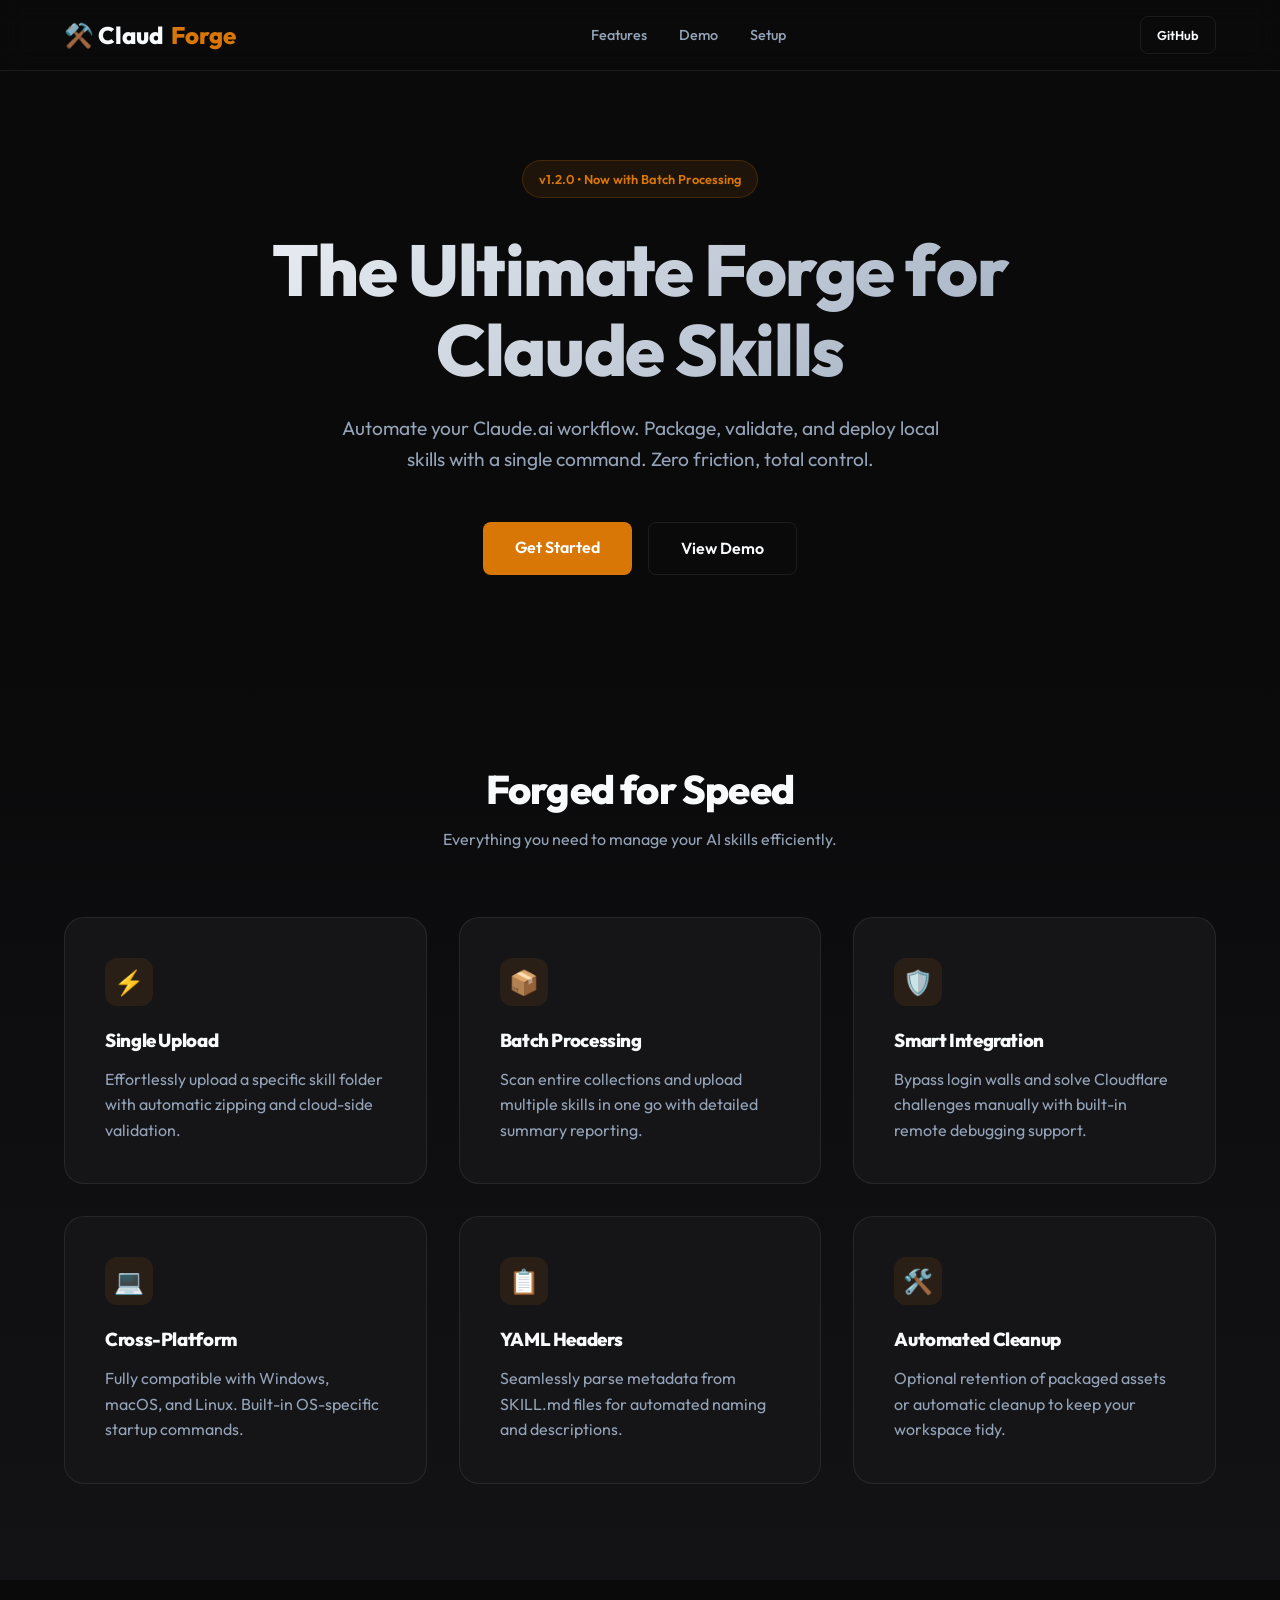
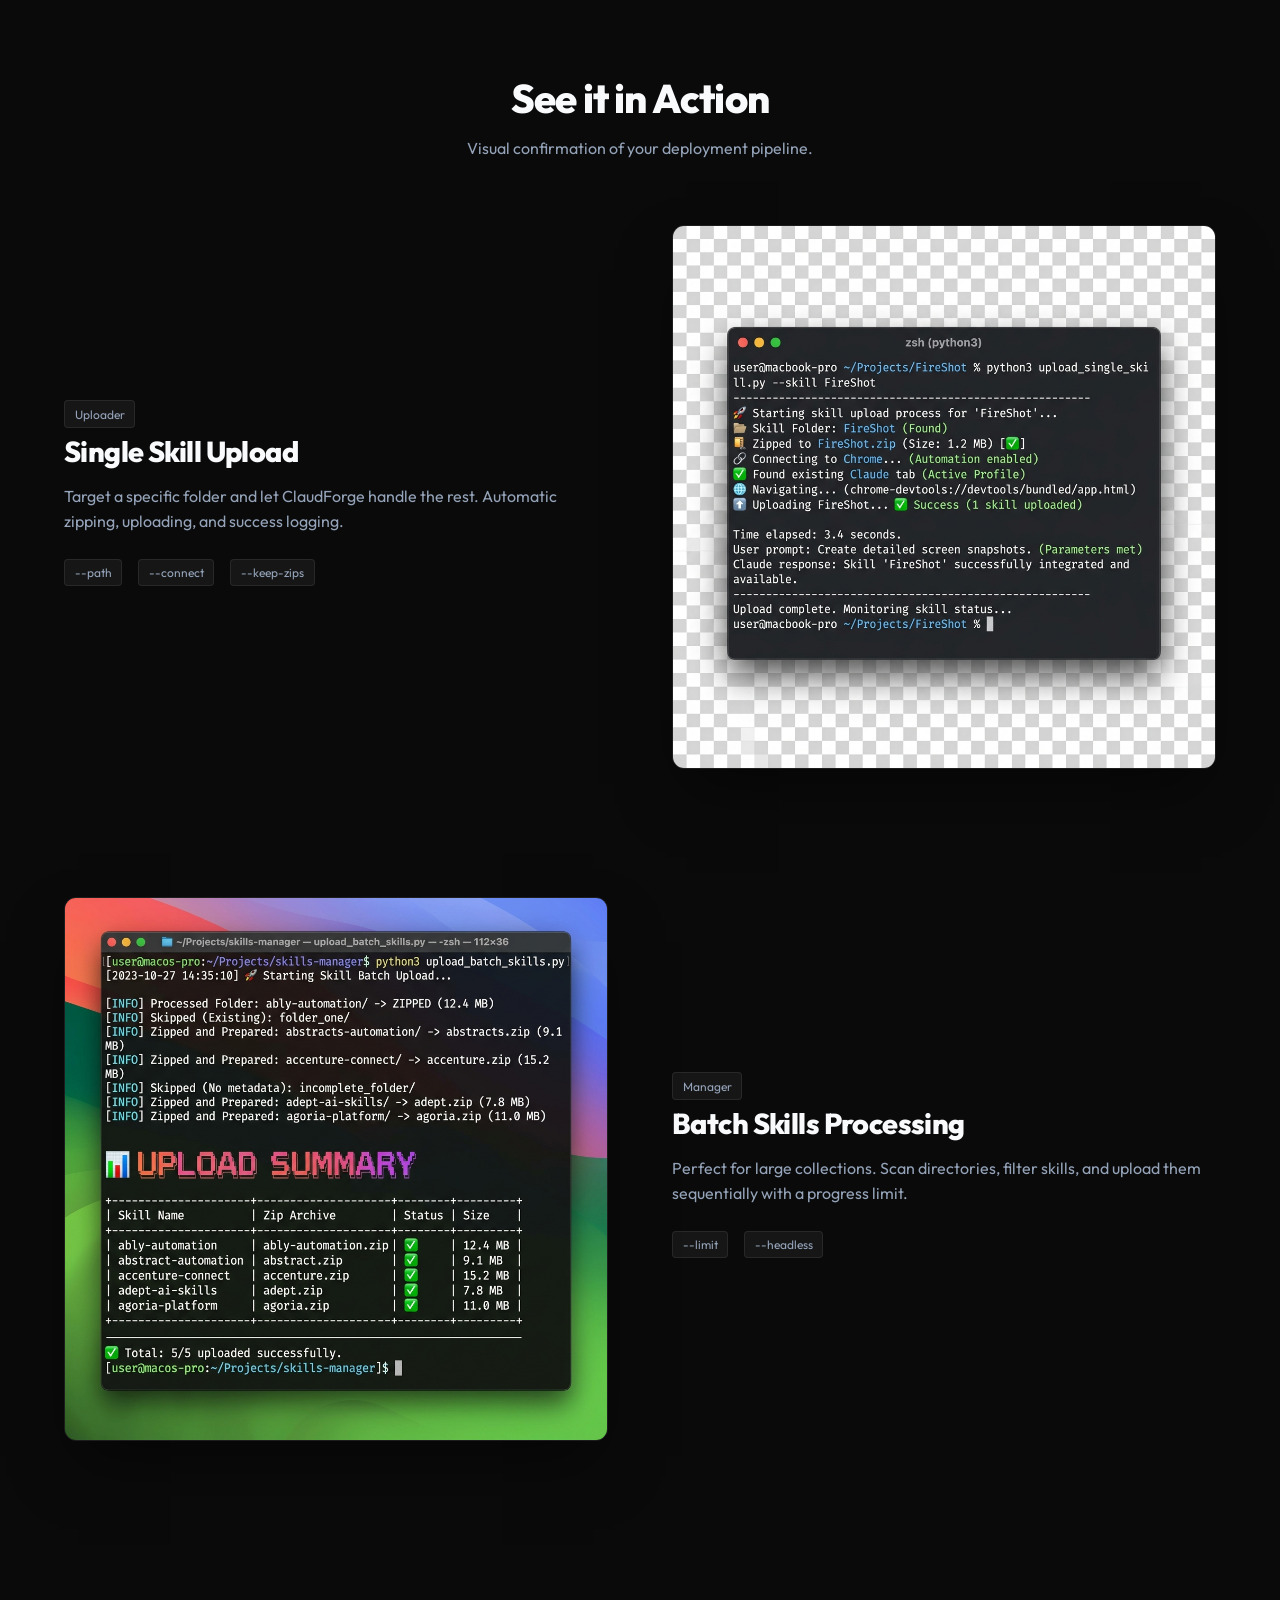
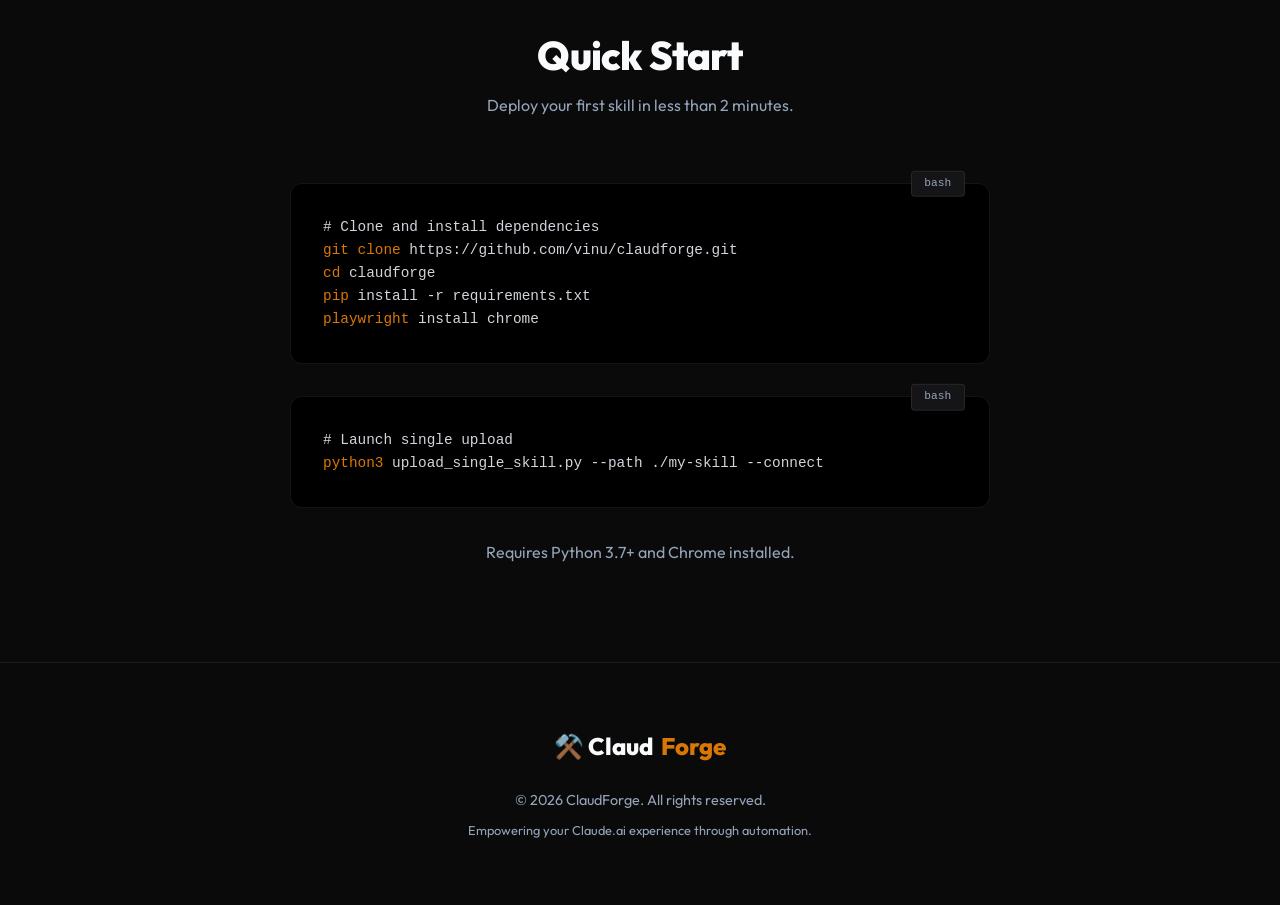
==== index.html @ f562f613 "feat: add landing page for ClaudForge project documentation" ====
<!DOCTYPE html>
<html lang="en">
<head>
    <meta charset="UTF-8">
    <meta name="viewport" content="width=device-width, initial-scale=1.0">
    <title>ClaudForge | Automated Claude.ai Skill Management</title>
    <meta name="description" content="Premium automated suite to package and deploy your local skills to Claude.ai with ease. Support for single and batch uploads.">
    <link rel="preconnect" href="https://fonts.googleapis.com">
    <link rel="preconnect" href="https://fonts.gstatic.com" crossorigin>
    <link href="https://fonts.googleapis.com/css2?family=Outfit:wght@300;400;600;800&display=swap" rel="stylesheet">
    <style>
        :root {
            --bg-body: #0a0a0b;
            --bg-card: #151518;
            --bg-accent: #d97706; /* Claude-ish Orange */
            --bg-accent-soft: rgba(217, 119, 6, 0.1);
            --text-primary: #f8fafc;
            --text-secondary: #94a3b8;
            --border: rgba(255, 255, 255, 0.08);
            --gradient-hero: linear-gradient(135deg, #f8fafc 0%, #94a3b8 100%);
            --transition: all 0.3s cubic-bezier(0.4, 0, 0.2, 1);
        }

        * {
            margin: 0;
            padding: 0;
            box-sizing: border-box;
        }

        body {
            background-color: var(--bg-body);
            color: var(--text-primary);
            font-family: 'Outfit', -apple-system, BlinkMacSystemFont, 'Segoe UI', Roboto, Oxygen, Ubuntu, Cantarell, 'Open Sans', 'Helvetica Neue', sans-serif;
            line-height: 1.6;
            overflow-x: hidden;
        }

        /* Typography */
        h1, h2, h3 { line-height: 1.1; font-weight: 800; letter-spacing: -0.02em; }
        p { color: var(--text-secondary); font-weight: 400; }

        /* Container */
        .container {
            max-width: 1200px;
            margin: 0 auto;
            padding: 0 1.5rem;
        }

        /* Navigation */
        nav {
            position: fixed;
            top: 0;
            width: 100%;
            z-index: 1000;
            background: rgba(10, 10, 11, 0.8);
            backdrop-filter: blur(12px);
            border-bottom: 1px solid var(--border);
            padding: 1rem 0;
        }

        .nav-content {
            display: flex;
            justify-content: space-between;
            align-items: center;
        }

        .logo {
            font-weight: 800;
            font-size: 1.5rem;
            color: var(--text-primary);
            display: flex;
            align-items: center;
            gap: 0.5rem;
        }

        .logo span { color: var(--bg-accent); }

        .nav-links {
            display: flex;
            gap: 2rem;
        }

        .nav-links a {
            color: var(--text-secondary);
            text-decoration: none;
            font-size: 0.9rem;
            font-weight: 500;
            transition: var(--transition);
        }

        .nav-links a:hover { color: var(--text-primary); }

        /* Hero */
        .hero {
            padding: 10rem 0 6rem;
            text-align: center;
            position: relative;
        }

        .hero-badge {
            display: inline-block;
            padding: 0.5rem 1rem;
            background: var(--bg-accent-soft);
            color: var(--bg-accent);
            border: 1px solid rgba(217, 119, 6, 0.2);
            border-radius: 99px;
            font-size: 0.8rem;
            font-weight: 600;
            margin-bottom: 2rem;
            animation: fadeIn 0.8s ease-out;
        }

        .hero h1 {
            font-size: clamp(2.5rem, 8vw, 4.5rem);
            margin-bottom: 1.5rem;
            background: var(--gradient-hero);
            -webkit-background-clip: text;
            -webkit-text-fill-color: transparent;
            animation: fadeInUp 0.8s ease-out;
        }

        .hero p {
            max-width: 600px;
            margin: 0 auto 3rem;
            font-size: 1.2rem;
            animation: fadeInUp 0.8s ease-out 0.2s backwards;
        }

        .hero-btns {
            display: flex;
            justify-content: center;
            gap: 1rem;
            animation: fadeInUp 0.8s ease-out 0.4s backwards;
        }

        .btn {
            padding: 0.8rem 2rem;
            border-radius: 8px;
            font-weight: 600;
            text-decoration: none;
            transition: var(--transition);
            cursor: pointer;
        }

        .btn-primary {
            background: var(--bg-accent);
            color: white;
            border: none;
        }

        .btn-primary:hover {
            transform: translateY(-2px);
            box-shadow: 0 10px 20px -5px rgba(217, 119, 6, 0.4);
        }

        .btn-secondary {
            background: transparent;
            color: var(--text-primary);
            border: 1px solid var(--border);
        }

        .btn-secondary:hover {
            background: rgba(255, 255, 255, 0.05);
            border-color: var(--text-secondary);
        }

        /* Features */
        .features {
            padding: 6rem 0;
            background: linear-gradient(180deg, var(--bg-body) 0%, rgba(21, 21, 24, 0.8) 100%);
        }

        .section-header {
            text-align: center;
            margin-bottom: 4rem;
        }

        .section-header h2 {
            font-size: 2.5rem;
            margin-bottom: 1rem;
        }

        .feature-grid {
            display: grid;
            grid-template-columns: repeat(auto-fit, minmax(300px, 1fr));
            gap: 2rem;
        }

        .feature-card {
            background: var(--bg-card);
            padding: 2.5rem;
            border-radius: 20px;
            border: 1px solid var(--border);
            transition: var(--transition);
        }

        .feature-card:hover {
            border-color: rgba(217, 119, 6, 0.3);
            transform: translateY(-5px);
        }

        .feature-icon {
            width: 48px;
            height: 48px;
            background: var(--bg-accent-soft);
            color: var(--bg-accent);
            border-radius: 12px;
            display: flex;
            align-items: center;
            justify-content: center;
            font-size: 1.5rem;
            margin-bottom: 1.5rem;
        }

        .feature-card h3 { margin-bottom: 1rem; }

        /* Showcase */
        .showcase { padding: 6rem 0; }

        .demo-container {
            display: grid;
            grid-template-columns: 1fr 1fr;
            gap: 4rem;
            align-items: center;
            margin-top: 4rem;
        }

        .demo-visual {
            position: relative;
            border-radius: 12px;
            overflow: hidden;
            border: 1px solid var(--border);
            box-shadow: 0 30px 60px -15px rgba(0, 0, 0, 0.5);
        }

        .demo-visual img {
            width: 100%;
            height: auto;
            display: block;
        }

        .demo-content h3 { font-size: 1.8rem; margin-bottom: 1rem; }
        .demo-content p { margin-bottom: 1.5rem; }

        .tag {
            display: inline-block;
            padding: 0.2rem 0.6rem;
            background: rgba(255, 255, 255, 0.05);
            border: 1px solid var(--border);
            border-radius: 4px;
            font-size: 0.75rem;
            color: var(--text-secondary);
            margin-right: 0.5rem;
            margin-bottom: 0.5rem;
        }

        /* Getting Started */
        .get-started {
            padding: 6rem 0;
            text-align: center;
        }

        .code-block {
            background: #000;
            padding: 2rem;
            border-radius: 12px;
            text-align: left;
            max-width: 700px;
            margin: 2rem auto;
            border: 1px solid var(--border);
            position: relative;
            font-family: 'Courier New', Courier, monospace;
            font-size: 0.9rem;
            color: #d1d5db;
        }

        .code-block::before {
            content: 'bash';
            position: absolute;
            top: 0;
            right: 1.5rem;
            transform: translateY(-50%);
            background: var(--bg-card);
            padding: 0.2rem 0.8rem;
            border-radius: 4px;
            font-size: 0.7rem;
            color: var(--text-secondary);
            border: 1px solid var(--border);
        }

        .code-block span { color: var(--bg-accent); }

        /* Footer */
        footer {
            padding: 4rem 0;
            border-top: 1px solid var(--border);
            text-align: center;
        }

        footer p { font-size: 0.9rem; }

        /* Animations */
        @keyframes fadeIn { from { opacity: 0; } to { opacity: 1; } }
        @keyframes fadeInUp {
            from { opacity: 0; transform: translateY(20px); }
            to { opacity: 1; transform: translateY(0); }
        }

        /* Responsive */
        @media (max-width: 768px) {
            .nav-links { display: none; }
            .demo-container { grid-template-columns: 1fr; gap: 2rem; }
            .hero h1 { font-size: 3rem; }
            .demo-visual { order: -1; }
        }
    </style>
</head>
<body>

    <nav>
        <div class="container nav-content">
            <div class="logo">⚒️ Claud<span>Forge</span></div>
            <div class="nav-links">
                <a href="#features">Features</a>
                <a href="#showcase">Demo</a>
                <a href="#getting-started">Setup</a>
            </div>
            <a href="https://github.com" class="btn btn-secondary" style="padding: 0.5rem 1rem; font-size: 0.8rem;">GitHub</a>
        </div>
    </nav>

    <header class="hero">
        <div class="container">
            <div class="hero-badge">v1.2.0 • Now with Batch Processing</div>
            <h1>The Ultimate Forge for <br>Claude Skills</h1>
            <p>Automate your Claude.ai workflow. Package, validate, and deploy local skills with a single command. Zero friction, total control.</p>
            <div class="hero-btns">
                <a href="#getting-started" class="btn btn-primary">Get Started</a>
                <a href="#showcase" class="btn btn-secondary">View Demo</a>
            </div>
        </div>
    </header>

    <section id="features" class="features">
        <div class="container">
            <div class="section-header">
                <h2>Forged for Speed</h2>
                <p>Everything you need to manage your AI skills efficiently.</p>
            </div>
            <div class="feature-grid">
                <div class="feature-card">
                    <div class="feature-icon">⚡</div>
                    <h3>Single Upload</h3>
                    <p>Effortlessly upload a specific skill folder with automatic zipping and cloud-side validation.</p>
                </div>
                <div class="feature-card">
                    <div class="feature-icon">📦</div>
                    <h3>Batch Processing</h3>
                    <p>Scan entire collections and upload multiple skills in one go with detailed summary reporting.</p>
                </div>
                <div class="feature-card">
                    <div class="feature-icon">🛡️</div>
                    <h3>Smart Integration</h3>
                    <p>Bypass login walls and solve Cloudflare challenges manually with built-in remote debugging support.</p>
                </div>
                <div class="feature-card">
                    <div class="feature-icon">💻</div>
                    <h3>Cross-Platform</h3>
                    <p>Fully compatible with Windows, macOS, and Linux. Built-in OS-specific startup commands.</p>
                </div>
                <div class="feature-card">
                    <div class="feature-icon">📋</div>
                    <h3>YAML Headers</h3>
                    <p>Seamlessly parse metadata from SKILL.md files for automated naming and descriptions.</p>
                </div>
                <div class="feature-card">
                    <div class="feature-icon">🛠️</div>
                    <h3>Automated Cleanup</h3>
                    <p>Optional retention of packaged assets or automatic cleanup to keep your workspace tidy.</p>
                </div>
            </div>
        </div>
    </section>

    <section id="showcase" class="showcase">
        <div class="container">
            <div class="section-header">
                <h2>See it in Action</h2>
                <p>Visual confirmation of your deployment pipeline.</p>
            </div>

            <!-- Single Upload Demo -->
            <div class="demo-container">
                <div class="demo-content">
                    <div class="tag">Uploader</div>
                    <h3>Single Skill Upload</h3>
                    <p>Target a specific folder and let ClaudForge handle the rest. Automatic zipping, uploading, and success logging.</p>
                    <div style="display: flex; gap: 0.5rem; flex-wrap: wrap;">
                        <span class="tag">--path</span>
                        <span class="tag">--connect</span>
                        <span class="tag">--keep-zips</span>
                    </div>
                </div>
                <div class="demo-visual">
                    <img src="./assets/helpers/single_upload_demo.png" alt="Single Upload Demo">
                </div>
            </div>

            <!-- Batch Upload Demo -->
            <div class="demo-container" style="margin-top: 8rem;">
                <div class="demo-visual">
                    <img src="./assets/helpers/batch_upload_demo.png" alt="Batch Upload Demo">
                </div>
                <div class="demo-content">
                    <div class="tag">Manager</div>
                    <h3>Batch Skills Processing</h3>
                    <p>Perfect for large collections. Scan directories, filter skills, and upload them sequentially with a progress limit.</p>
                    <div style="display: flex; gap: 0.5rem; flex-wrap: wrap;">
                        <span class="tag">--limit</span>
                        <span class="tag">--headless</span>
                    </div>
                </div>
            </div>
        </div>
    </section>

    <section id="getting-started" class="get-started">
        <div class="container">
            <div class="section-header">
                <h2>Quick Start</h2>
                <p>Deploy your first skill in less than 2 minutes.</p>
            </div>
            
            <div class="code-block">
                # Clone and install dependencies<br>
                <span>git clone</span> https://github.com/vinu/claudforge.git<br>
                <span>cd</span> claudforge<br>
                <span>pip</span> install -r requirements.txt<br>
                <span>playwright</span> install chrome
            </div>

            <div class="code-block" style="margin-top: 1rem;">
                # Launch single upload<br>
                <span>python3</span> upload_single_skill.py --path ./my-skill --connect
            </div>

            <p style="margin-top: 2rem;">Requires Python 3.7+ and Chrome installed.</p>
        </div>
    </section>

    <footer>
        <div class="container">
            <div class="logo" style="justify-content: center; margin-bottom: 1.5rem;">⚒️ Claud<span>Forge</span></div>
            <p>&copy; 2026 ClaudForge. All rights reserved.</p>
            <p style="margin-top: 0.5rem; font-size: 0.8rem;">Empowering your Claude.ai experience through automation.</p>
        </div>
    </footer>

    <script>
        // Simple scroll reveal
        const observerOptions = {
            threshold: 0.1
        };

        const observer = new IntersectionObserver((entries) => {
            entries.forEach(entry => {
                if (entry.isIntersecting) {
                    entry.target.style.opacity = '1';
                    entry.target.style.transform = 'translateY(0)';
                }
            });
        }, observerOptions);

        document.querySelectorAll('.feature-card, .demo-container, .code-block').forEach(el => {
            el.style.opacity = '0';
            el.style.transform = 'translateY(30px)';
            el.style.transition = 'all 0.8s cubic-bezier(0.4, 0, 0.2, 1)';
            observer.observe(el);
        });
    </script>
</body>
</html>
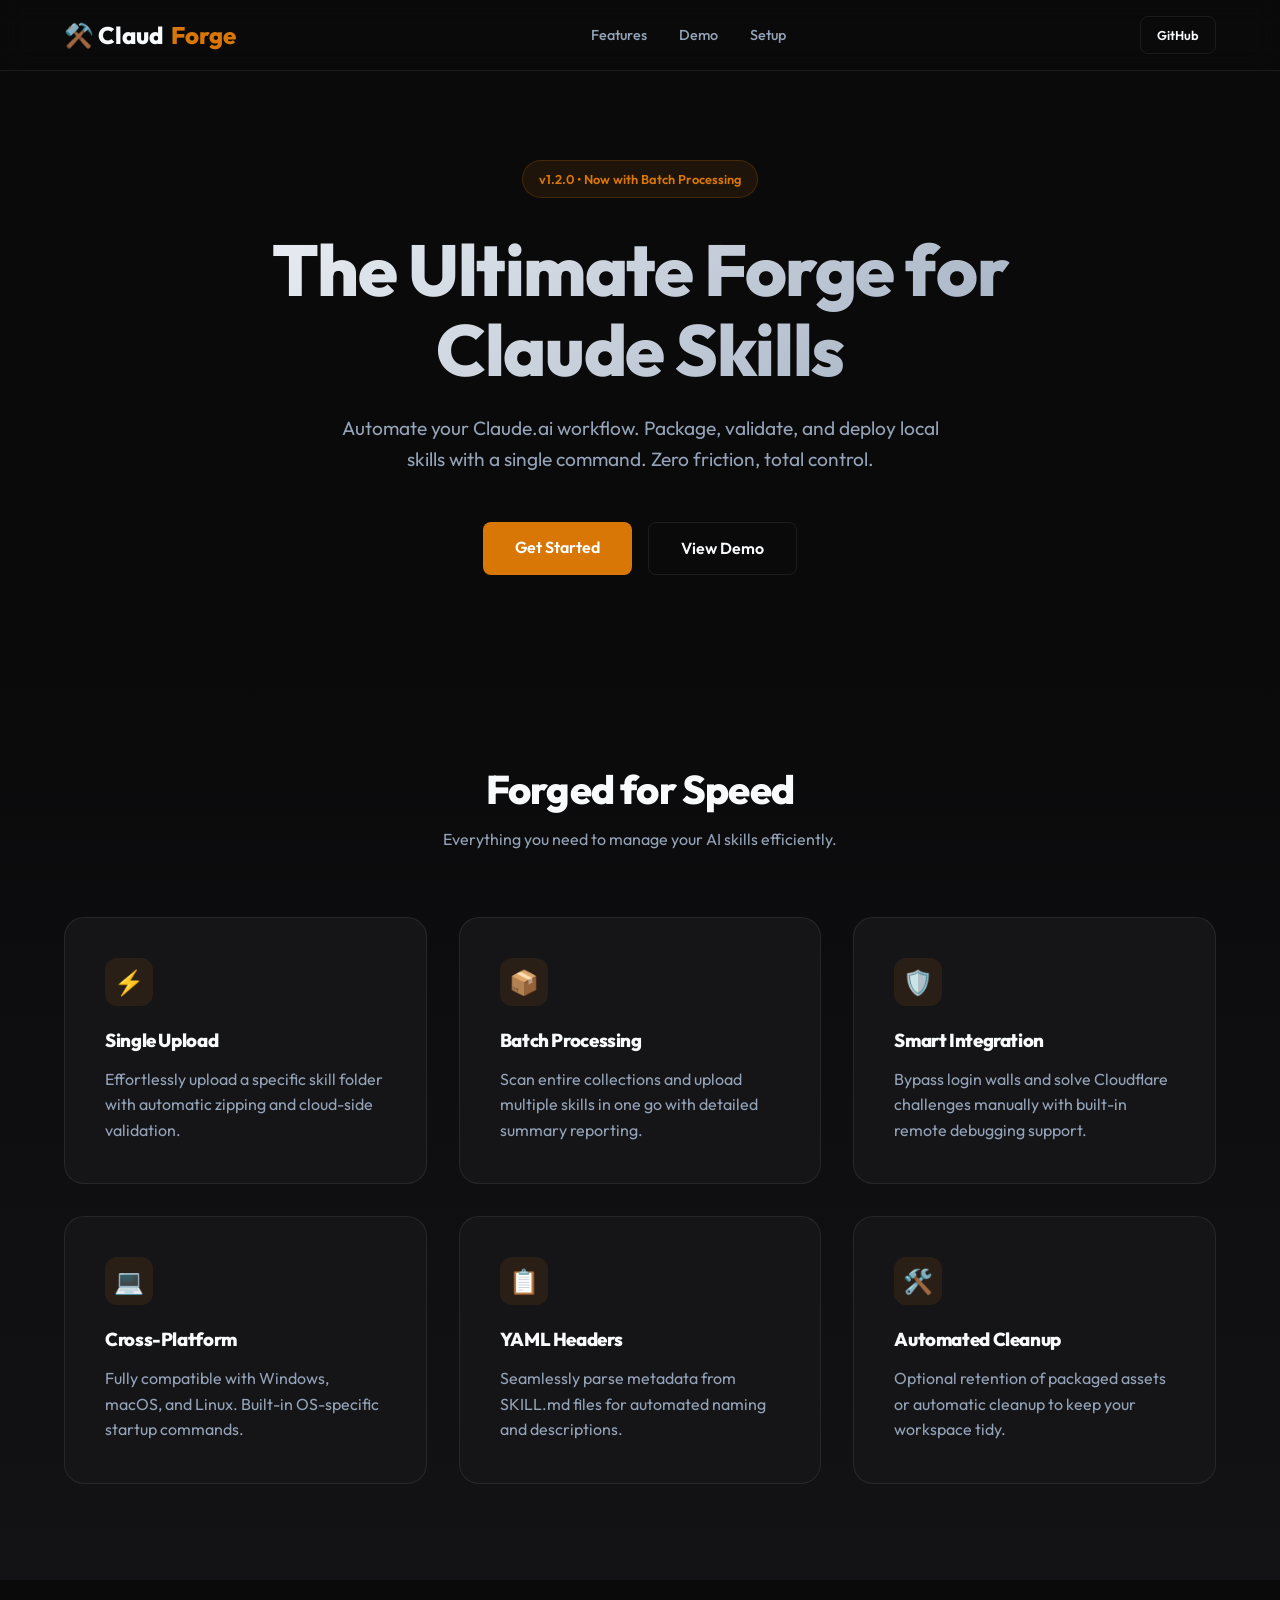
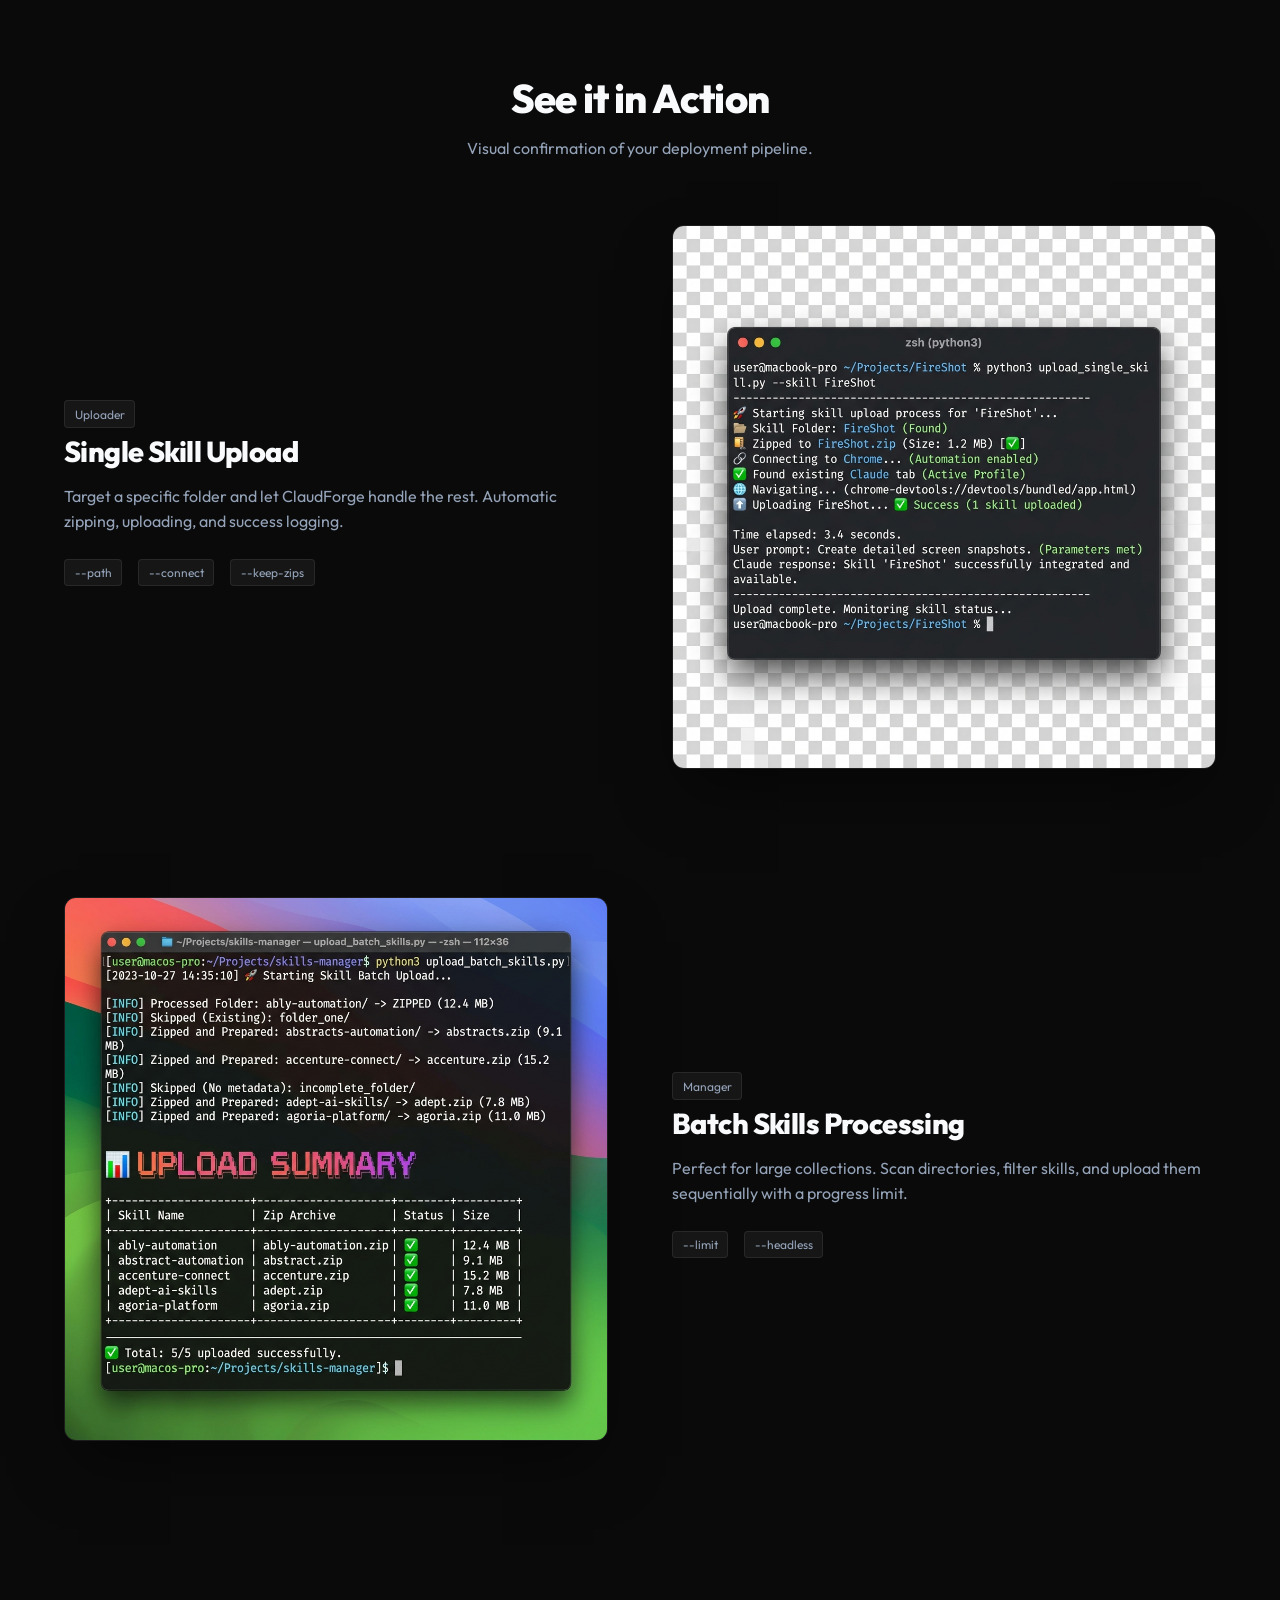
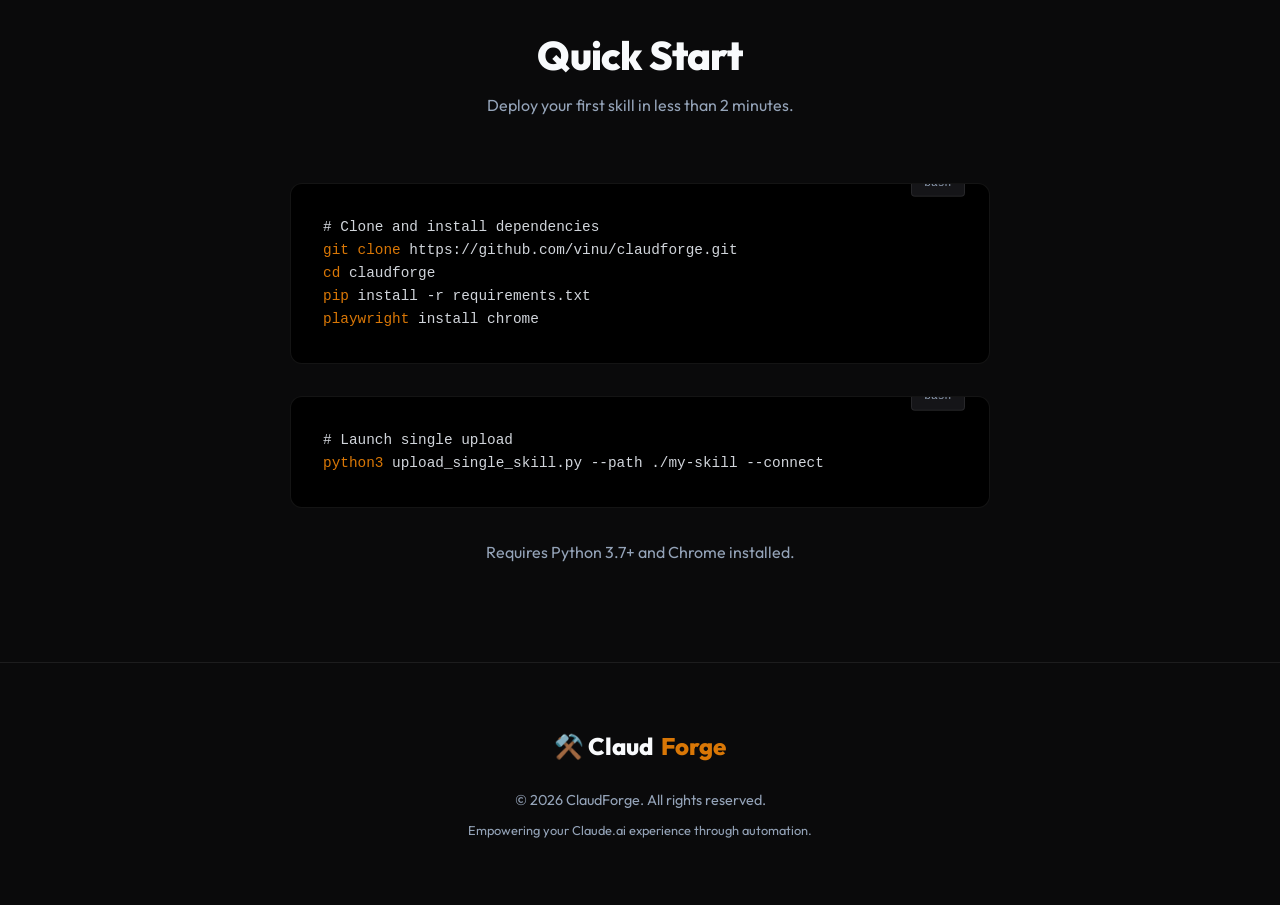
==== commit 01a074a4: "feat: add showcase webpage and github release badge" ====
--- a/index.html
+++ b/index.html
@@ -97,6 +97,10 @@
             position: relative;
         }
 
+        @media (max-width: 768px) {
+            .hero { padding: 8rem 0 4rem; }
+        }
+
         .hero-badge {
             display: inline-block;
             padding: 0.5rem 1rem;
@@ -272,6 +276,11 @@
             font-family: 'Courier New', Courier, monospace;
             font-size: 0.9rem;
             color: #d1d5db;
+            overflow-x: auto;
+        }
+
+        @media (max-width: 480px) {
+            .code-block { font-size: 0.75rem; padding: 1.5rem; }
         }
 
         .code-block::before {
@@ -309,9 +318,11 @@
         /* Responsive */
         @media (max-width: 768px) {
             .nav-links { display: none; }
-            .demo-container { grid-template-columns: 1fr; gap: 2rem; }
-            .hero h1 { font-size: 3rem; }
+            .demo-container { grid-template-columns: 1fr; gap: 2rem; text-align: center; }
+            .hero h1 { font-size: clamp(2rem, 10vw, 3.5rem); }
             .demo-visual { order: -1; }
+            .hero-btns { flex-direction: column; align-items: stretch; padding: 0 4rem; gap: 1rem; }
+            .hero-btns .btn { text-align: center; width: 100%; }
         }
     </style>
 </head>
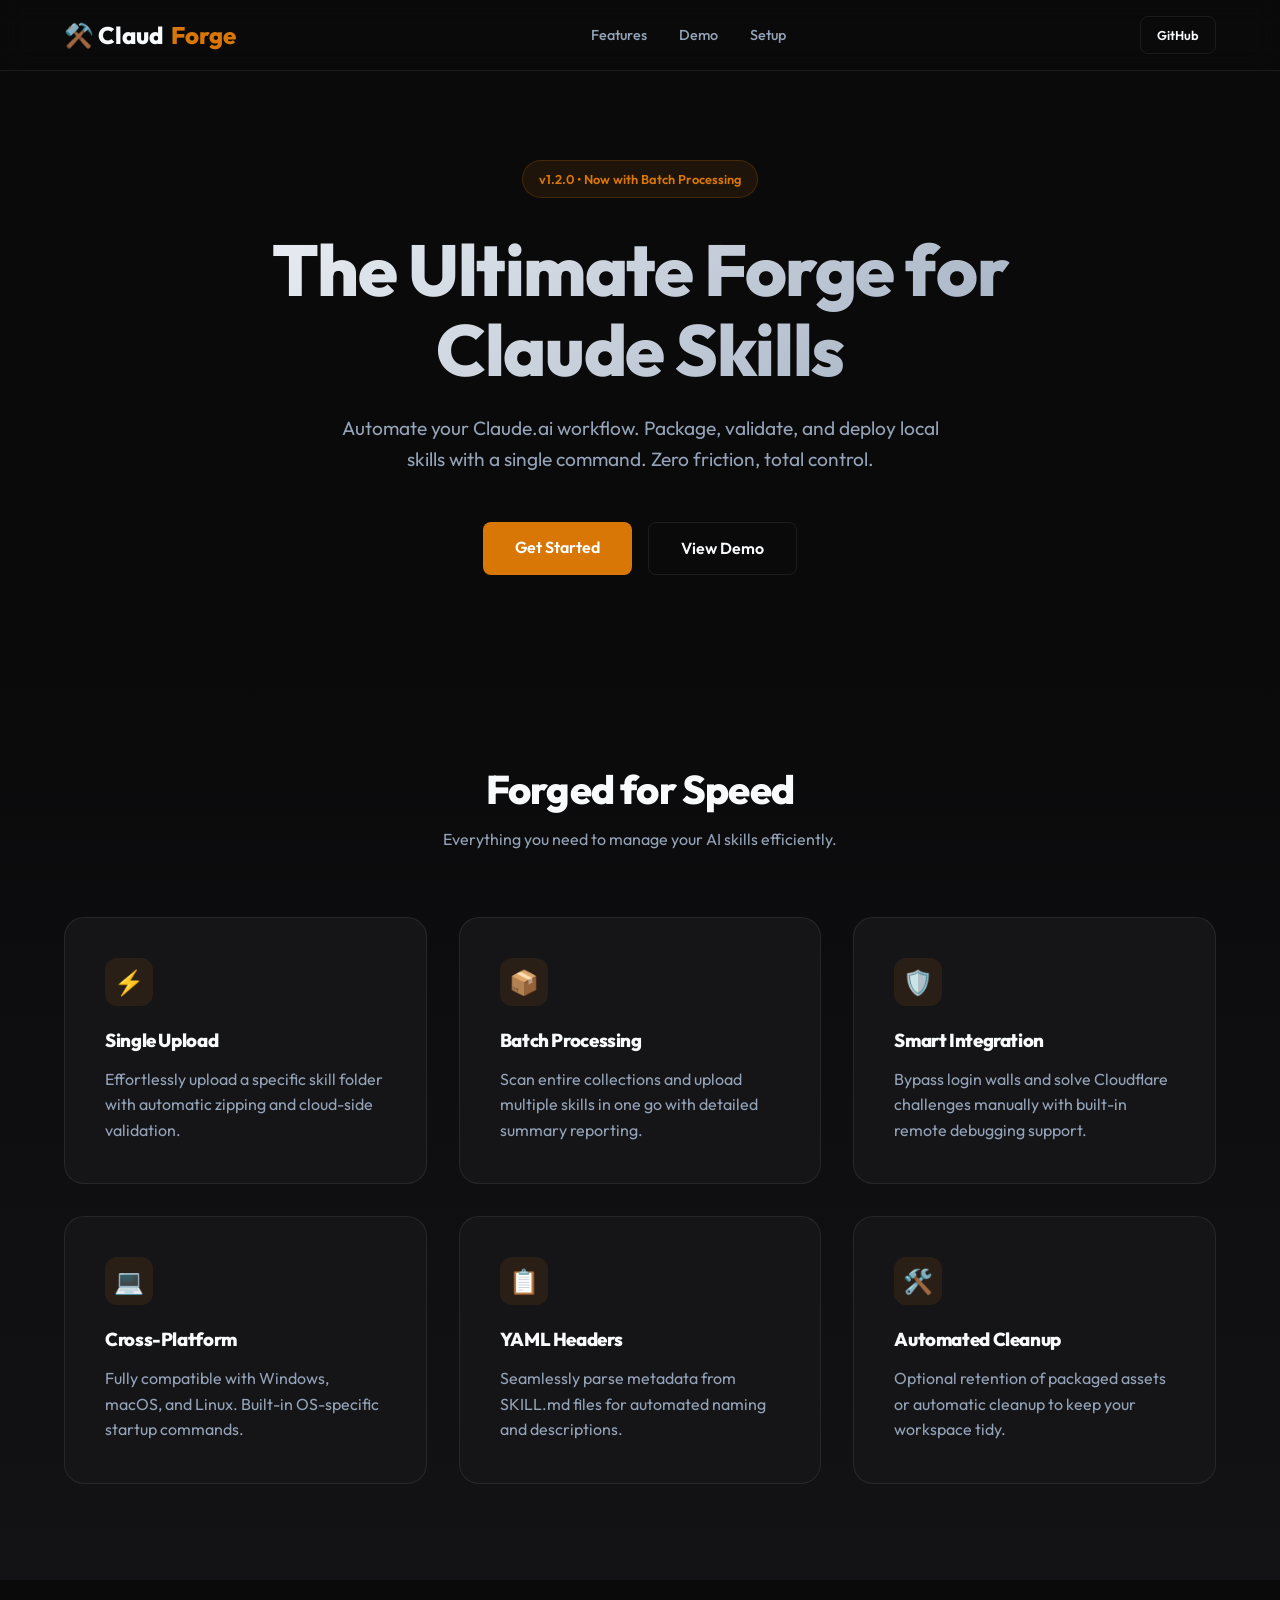
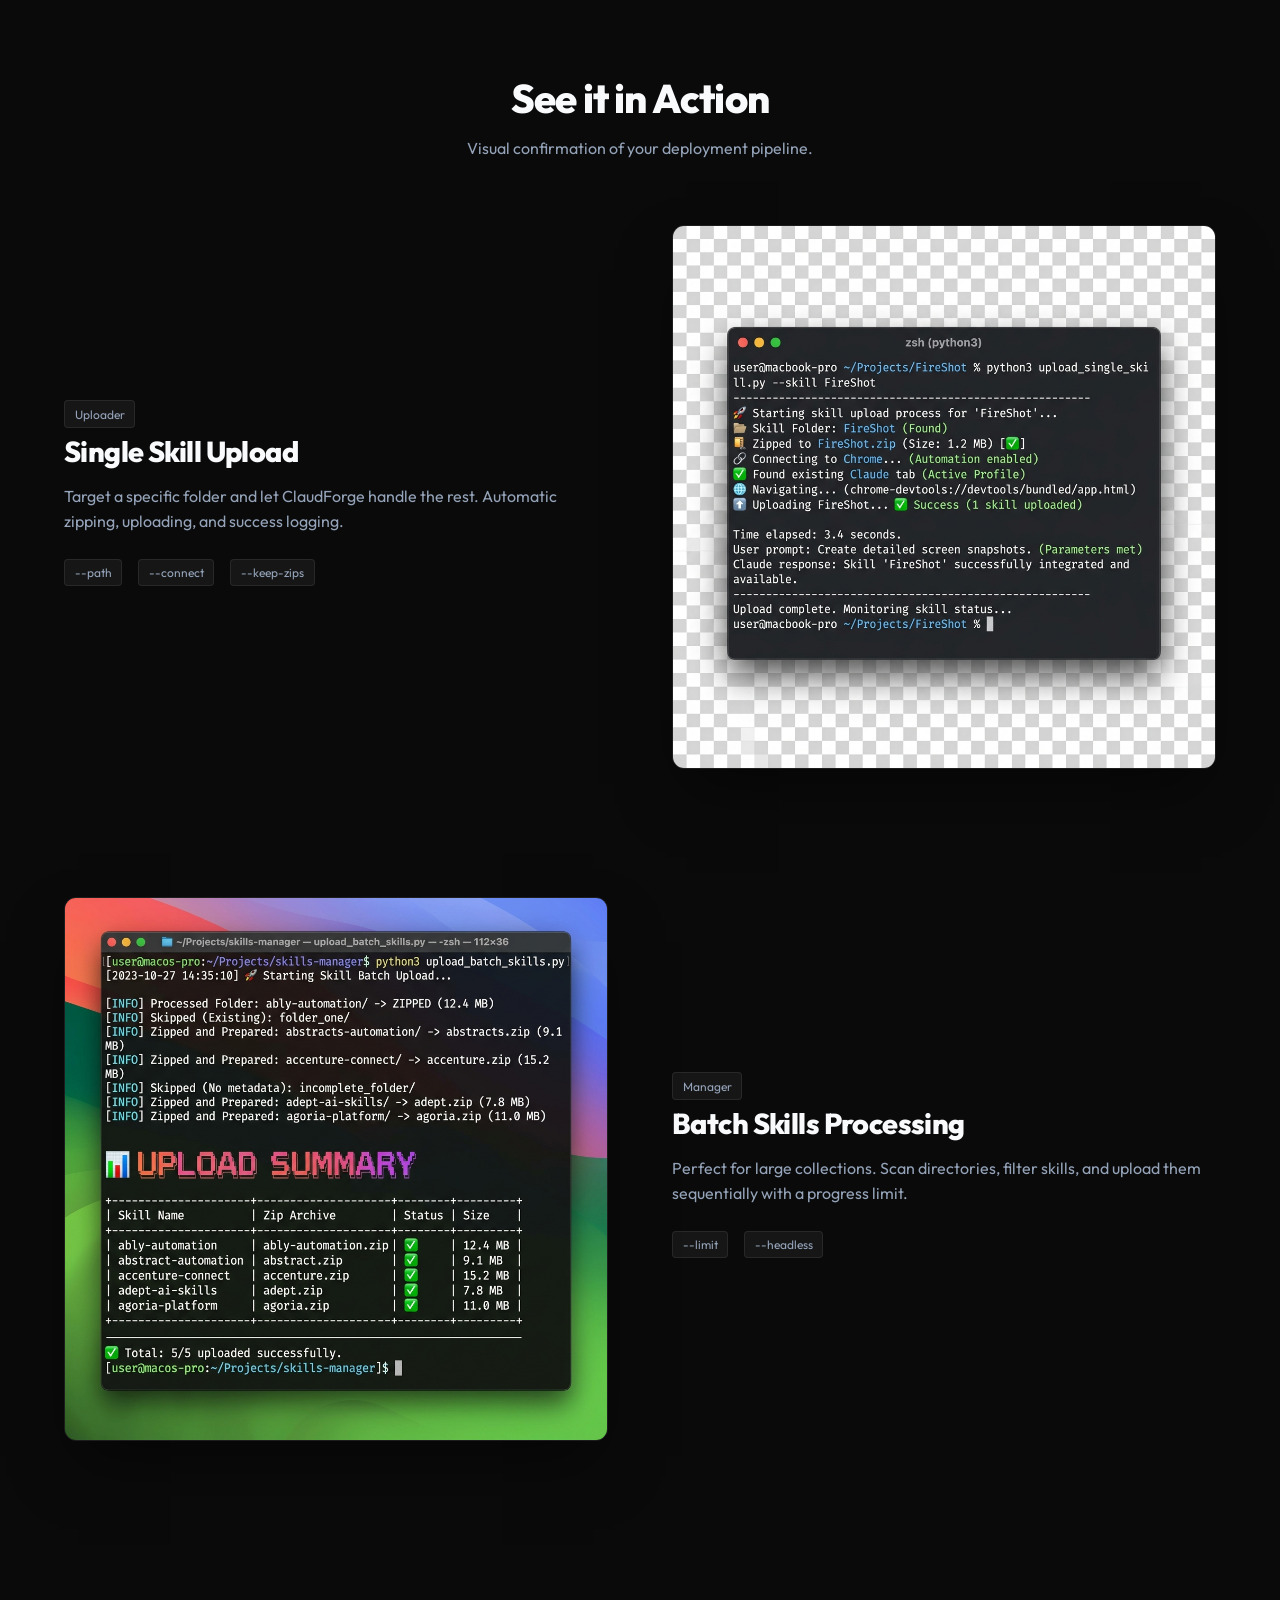
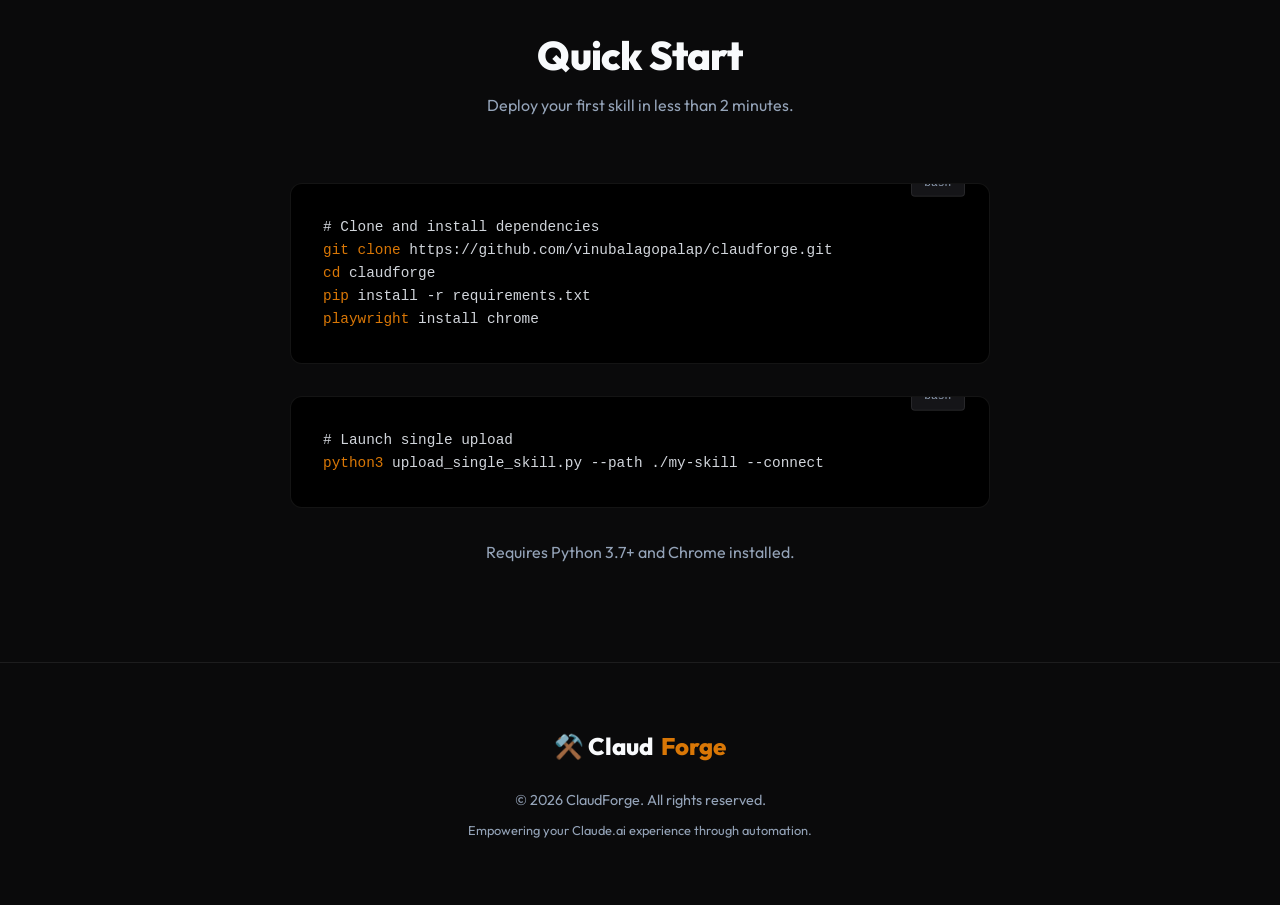
==== commit 52ff12ac: "refactor: separate HTML and CSS into dedicated files" ====
--- a/index.html
+++ b/index.html
@@ -8,323 +8,19 @@
     <link rel="preconnect" href="https://fonts.googleapis.com">
     <link rel="preconnect" href="https://fonts.gstatic.com" crossorigin>
     <link href="https://fonts.googleapis.com/css2?family=Outfit:wght@300;400;600;800&display=swap" rel="stylesheet">
-    <style>
-        :root {
-            --bg-body: #0a0a0b;
-            --bg-card: #151518;
-            --bg-accent: #d97706; /* Claude-ish Orange */
-            --bg-accent-soft: rgba(217, 119, 6, 0.1);
-            --text-primary: #f8fafc;
-            --text-secondary: #94a3b8;
-            --border: rgba(255, 255, 255, 0.08);
-            --gradient-hero: linear-gradient(135deg, #f8fafc 0%, #94a3b8 100%);
-            --transition: all 0.3s cubic-bezier(0.4, 0, 0.2, 1);
-        }
-
-        * {
-            margin: 0;
-            padding: 0;
-            box-sizing: border-box;
-        }
-
-        body {
-            background-color: var(--bg-body);
-            color: var(--text-primary);
-            font-family: 'Outfit', -apple-system, BlinkMacSystemFont, 'Segoe UI', Roboto, Oxygen, Ubuntu, Cantarell, 'Open Sans', 'Helvetica Neue', sans-serif;
-            line-height: 1.6;
-            overflow-x: hidden;
-        }
-
-        /* Typography */
-        h1, h2, h3 { line-height: 1.1; font-weight: 800; letter-spacing: -0.02em; }
-        p { color: var(--text-secondary); font-weight: 400; }
-
-        /* Container */
-        .container {
-            max-width: 1200px;
-            margin: 0 auto;
-            padding: 0 1.5rem;
-        }
-
-        /* Navigation */
-        nav {
-            position: fixed;
-            top: 0;
-            width: 100%;
-            z-index: 1000;
-            background: rgba(10, 10, 11, 0.8);
-            backdrop-filter: blur(12px);
-            border-bottom: 1px solid var(--border);
-            padding: 1rem 0;
-        }
-
-        .nav-content {
-            display: flex;
-            justify-content: space-between;
-            align-items: center;
-        }
-
-        .logo {
-            font-weight: 800;
-            font-size: 1.5rem;
-            color: var(--text-primary);
-            display: flex;
-            align-items: center;
-            gap: 0.5rem;
-        }
-
-        .logo span { color: var(--bg-accent); }
-
-        .nav-links {
-            display: flex;
-            gap: 2rem;
-        }
-
-        .nav-links a {
-            color: var(--text-secondary);
-            text-decoration: none;
-            font-size: 0.9rem;
-            font-weight: 500;
-            transition: var(--transition);
-        }
-
-        .nav-links a:hover { color: var(--text-primary); }
-
-        /* Hero */
-        .hero {
-            padding: 10rem 0 6rem;
-            text-align: center;
-            position: relative;
-        }
-
-        @media (max-width: 768px) {
-            .hero { padding: 8rem 0 4rem; }
-        }
-
-        .hero-badge {
-            display: inline-block;
-            padding: 0.5rem 1rem;
-            background: var(--bg-accent-soft);
-            color: var(--bg-accent);
-            border: 1px solid rgba(217, 119, 6, 0.2);
-            border-radius: 99px;
-            font-size: 0.8rem;
-            font-weight: 600;
-            margin-bottom: 2rem;
-            animation: fadeIn 0.8s ease-out;
-        }
-
-        .hero h1 {
-            font-size: clamp(2.5rem, 8vw, 4.5rem);
-            margin-bottom: 1.5rem;
-            background: var(--gradient-hero);
-            -webkit-background-clip: text;
-            -webkit-text-fill-color: transparent;
-            animation: fadeInUp 0.8s ease-out;
-        }
-
-        .hero p {
-            max-width: 600px;
-            margin: 0 auto 3rem;
-            font-size: 1.2rem;
-            animation: fadeInUp 0.8s ease-out 0.2s backwards;
-        }
-
-        .hero-btns {
-            display: flex;
-            justify-content: center;
-            gap: 1rem;
-            animation: fadeInUp 0.8s ease-out 0.4s backwards;
-        }
-
-        .btn {
-            padding: 0.8rem 2rem;
-            border-radius: 8px;
-            font-weight: 600;
-            text-decoration: none;
-            transition: var(--transition);
-            cursor: pointer;
-        }
-
-        .btn-primary {
-            background: var(--bg-accent);
-            color: white;
-            border: none;
-        }
-
-        .btn-primary:hover {
-            transform: translateY(-2px);
-            box-shadow: 0 10px 20px -5px rgba(217, 119, 6, 0.4);
-        }
-
-        .btn-secondary {
-            background: transparent;
-            color: var(--text-primary);
-            border: 1px solid var(--border);
-        }
-
-        .btn-secondary:hover {
-            background: rgba(255, 255, 255, 0.05);
-            border-color: var(--text-secondary);
-        }
-
-        /* Features */
-        .features {
-            padding: 6rem 0;
-            background: linear-gradient(180deg, var(--bg-body) 0%, rgba(21, 21, 24, 0.8) 100%);
-        }
-
-        .section-header {
-            text-align: center;
-            margin-bottom: 4rem;
-        }
-
-        .section-header h2 {
-            font-size: 2.5rem;
-            margin-bottom: 1rem;
-        }
-
-        .feature-grid {
-            display: grid;
-            grid-template-columns: repeat(auto-fit, minmax(300px, 1fr));
-            gap: 2rem;
-        }
-
-        .feature-card {
-            background: var(--bg-card);
-            padding: 2.5rem;
-            border-radius: 20px;
-            border: 1px solid var(--border);
-            transition: var(--transition);
-        }
-
-        .feature-card:hover {
-            border-color: rgba(217, 119, 6, 0.3);
-            transform: translateY(-5px);
-        }
-
-        .feature-icon {
-            width: 48px;
-            height: 48px;
-            background: var(--bg-accent-soft);
-            color: var(--bg-accent);
-            border-radius: 12px;
-            display: flex;
-            align-items: center;
-            justify-content: center;
-            font-size: 1.5rem;
-            margin-bottom: 1.5rem;
-        }
-
-        .feature-card h3 { margin-bottom: 1rem; }
-
-        /* Showcase */
-        .showcase { padding: 6rem 0; }
-
-        .demo-container {
-            display: grid;
-            grid-template-columns: 1fr 1fr;
-            gap: 4rem;
-            align-items: center;
-            margin-top: 4rem;
-        }
-
-        .demo-visual {
-            position: relative;
-            border-radius: 12px;
-            overflow: hidden;
-            border: 1px solid var(--border);
-            box-shadow: 0 30px 60px -15px rgba(0, 0, 0, 0.5);
-        }
-
-        .demo-visual img {
-            width: 100%;
-            height: auto;
-            display: block;
-        }
-
-        .demo-content h3 { font-size: 1.8rem; margin-bottom: 1rem; }
-        .demo-content p { margin-bottom: 1.5rem; }
-
-        .tag {
-            display: inline-block;
-            padding: 0.2rem 0.6rem;
-            background: rgba(255, 255, 255, 0.05);
-            border: 1px solid var(--border);
-            border-radius: 4px;
-            font-size: 0.75rem;
-            color: var(--text-secondary);
-            margin-right: 0.5rem;
-            margin-bottom: 0.5rem;
-        }
-
-        /* Getting Started */
-        .get-started {
-            padding: 6rem 0;
-            text-align: center;
-        }
-
-        .code-block {
-            background: #000;
-            padding: 2rem;
-            border-radius: 12px;
-            text-align: left;
-            max-width: 700px;
-            margin: 2rem auto;
-            border: 1px solid var(--border);
-            position: relative;
-            font-family: 'Courier New', Courier, monospace;
-            font-size: 0.9rem;
-            color: #d1d5db;
-            overflow-x: auto;
-        }
-
-        @media (max-width: 480px) {
-            .code-block { font-size: 0.75rem; padding: 1.5rem; }
-        }
-
-        .code-block::before {
-            content: 'bash';
-            position: absolute;
-            top: 0;
-            right: 1.5rem;
-            transform: translateY(-50%);
-            background: var(--bg-card);
-            padding: 0.2rem 0.8rem;
-            border-radius: 4px;
-            font-size: 0.7rem;
-            color: var(--text-secondary);
-            border: 1px solid var(--border);
-        }
-
-        .code-block span { color: var(--bg-accent); }
-
-        /* Footer */
-        footer {
-            padding: 4rem 0;
-            border-top: 1px solid var(--border);
-            text-align: center;
-        }
-
-        footer p { font-size: 0.9rem; }
-
-        /* Animations */
-        @keyframes fadeIn { from { opacity: 0; } to { opacity: 1; } }
-        @keyframes fadeInUp {
-            from { opacity: 0; transform: translateY(20px); }
-            to { opacity: 1; transform: translateY(0); }
-        }
-
-        /* Responsive */
-        @media (max-width: 768px) {
-            .nav-links { display: none; }
-            .demo-container { grid-template-columns: 1fr; gap: 2rem; text-align: center; }
-            .hero h1 { font-size: clamp(2rem, 10vw, 3.5rem); }
-            .demo-visual { order: -1; }
-            .hero-btns { flex-direction: column; align-items: stretch; padding: 0 4rem; gap: 1rem; }
-            .hero-btns .btn { text-align: center; width: 100%; }
-        }
-    </style>
+    <link rel="icon" type="image/png" href="favicon.png">
+    
+    <!-- SEO & Social Meta Tags -->
+    <meta property="og:title" content="ClaudForge | Automated Claude.ai Skill Management">
+    <meta property="og:description" content="Premium automated suite to package and deploy local skills to Claude.ai with ease.">
+    <meta property="og:type" content="website">
+    <meta property="og:url" content="https://github.com/VinuBalagopalAP/claudforge">
+    <meta property="og:image" content="https://raw.githubusercontent.com/VinuBalagopalAP/claudforge/main/assets/helpers/single_upload_demo.png">
+    <meta name="twitter:card" content="summary_large_image">
+    <meta name="twitter:title" content="ClaudForge | Automated Claude.ai Skill Management">
+    <meta name="twitter:description" content="Automate your Claude.ai workflow. Package, validate, and deploy local skills with a single command.">
+    <meta name="twitter:image" content="https://raw.githubusercontent.com/VinuBalagopalAP/claudforge/main/assets/helpers/single_upload_demo.png">
+    <link rel="stylesheet" href="style.css">
 </head>
 <body>
 
@@ -336,7 +32,7 @@
                 <a href="#showcase">Demo</a>
                 <a href="#getting-started">Setup</a>
             </div>
-            <a href="https://github.com" class="btn btn-secondary" style="padding: 0.5rem 1rem; font-size: 0.8rem;">GitHub</a>
+            <a href="https://github.com/VinuBalagopalAP/claudforge" class="btn btn-secondary" style="padding: 0.5rem 1rem; font-size: 0.8rem;">GitHub</a>
         </div>
     </nav>
 
@@ -347,7 +43,7 @@
             <p>Automate your Claude.ai workflow. Package, validate, and deploy local skills with a single command. Zero friction, total control.</p>
             <div class="hero-btns">
                 <a href="#getting-started" class="btn btn-primary">Get Started</a>
-                <a href="#showcase" class="btn btn-secondary">View Demo</a>
+                <a href="https://github.com/VinuBalagopalAP/claudforge" class="btn btn-secondary">View Demo</a>
             </div>
         </div>
     </header>
@@ -444,7 +140,7 @@
             
             <div class="code-block">
                 # Clone and install dependencies<br>
-                <span>git clone</span> https://github.com/vinu/claudforge.git<br>
+                <span>git clone</span> https://github.com/vinubalagopalap/claudforge.git<br>
                 <span>cd</span> claudforge<br>
                 <span>pip</span> install -r requirements.txt<br>
                 <span>playwright</span> install chrome
--- a/style.css
+++ b/style.css
@@ -0,0 +1,315 @@
+        :root {
+            --bg-body: #0a0a0b;
+            --bg-card: #151518;
+            --bg-accent: #d97706; /* Claude-ish Orange */
+            --bg-accent-soft: rgba(217, 119, 6, 0.1);
+            --text-primary: #f8fafc;
+            --text-secondary: #94a3b8;
+            --border: rgba(255, 255, 255, 0.08);
+            --gradient-hero: linear-gradient(135deg, #f8fafc 0%, #94a3b8 100%);
+            --transition: all 0.3s cubic-bezier(0.4, 0, 0.2, 1);
+        }
+
+        * {
+            margin: 0;
+            padding: 0;
+            box-sizing: border-box;
+        }
+
+        body {
+            background-color: var(--bg-body);
+            color: var(--text-primary);
+            font-family: 'Outfit', -apple-system, BlinkMacSystemFont, 'Segoe UI', Roboto, Oxygen, Ubuntu, Cantarell, 'Open Sans', 'Helvetica Neue', sans-serif;
+            line-height: 1.6;
+            overflow-x: hidden;
+        }
+
+        /* Typography */
+        h1, h2, h3 { line-height: 1.1; font-weight: 800; letter-spacing: -0.02em; }
+        p { color: var(--text-secondary); font-weight: 400; }
+
+        /* Container */
+        .container {
+            max-width: 1200px;
+            margin: 0 auto;
+            padding: 0 1.5rem;
+        }
+
+        /* Navigation */
+        nav {
+            position: fixed;
+            top: 0;
+            width: 100%;
+            z-index: 1000;
+            background: rgba(10, 10, 11, 0.8);
+            backdrop-filter: blur(12px);
+            border-bottom: 1px solid var(--border);
+            padding: 1rem 0;
+        }
+
+        .nav-content {
+            display: flex;
+            justify-content: space-between;
+            align-items: center;
+        }
+
+        .logo {
+            font-weight: 800;
+            font-size: 1.5rem;
+            color: var(--text-primary);
+            display: flex;
+            align-items: center;
+            gap: 0.5rem;
+        }
+
+        .logo span { color: var(--bg-accent); }
+
+        .nav-links {
+            display: flex;
+            gap: 2rem;
+        }
+
+        .nav-links a {
+            color: var(--text-secondary);
+            text-decoration: none;
+            font-size: 0.9rem;
+            font-weight: 500;
+            transition: var(--transition);
+        }
+
+        .nav-links a:hover { color: var(--text-primary); }
+
+        /* Hero */
+        .hero {
+            padding: 10rem 0 6rem;
+            text-align: center;
+            position: relative;
+        }
+
+        @media (max-width: 768px) {
+            .hero { padding: 8rem 0 4rem; }
+        }
+
+        .hero-badge {
+            display: inline-block;
+            padding: 0.5rem 1rem;
+            background: var(--bg-accent-soft);
+            color: var(--bg-accent);
+            border: 1px solid rgba(217, 119, 6, 0.2);
+            border-radius: 99px;
+            font-size: 0.8rem;
+            font-weight: 600;
+            margin-bottom: 2rem;
+            animation: fadeIn 0.8s ease-out;
+        }
+
+        .hero h1 {
+            font-size: clamp(2.5rem, 8vw, 4.5rem);
+            margin-bottom: 1.5rem;
+            background: var(--gradient-hero);
+            -webkit-background-clip: text;
+            -webkit-text-fill-color: transparent;
+            animation: fadeInUp 0.8s ease-out;
+        }
+
+        .hero p {
+            max-width: 600px;
+            margin: 0 auto 3rem;
+            font-size: 1.2rem;
+            animation: fadeInUp 0.8s ease-out 0.2s backwards;
+        }
+
+        .hero-btns {
+            display: flex;
+            justify-content: center;
+            gap: 1rem;
+            animation: fadeInUp 0.8s ease-out 0.4s backwards;
+        }
+
+        .btn {
+            padding: 0.8rem 2rem;
+            border-radius: 8px;
+            font-weight: 600;
+            text-decoration: none;
+            transition: var(--transition);
+            cursor: pointer;
+        }
+
+        .btn-primary {
+            background: var(--bg-accent);
+            color: white;
+            border: none;
+        }
+
+        .btn-primary:hover {
+            transform: translateY(-2px);
+            box-shadow: 0 10px 20px -5px rgba(217, 119, 6, 0.4);
+        }
+
+        .btn-secondary {
+            background: transparent;
+            color: var(--text-primary);
+            border: 1px solid var(--border);
+        }
+
+        .btn-secondary:hover {
+            background: rgba(255, 255, 255, 0.05);
+            border-color: var(--text-secondary);
+        }
+
+        /* Features */
+        .features {
+            padding: 6rem 0;
+            background: linear-gradient(180deg, var(--bg-body) 0%, rgba(21, 21, 24, 0.8) 100%);
+        }
+
+        .section-header {
+            text-align: center;
+            margin-bottom: 4rem;
+        }
+
+        .section-header h2 {
+            font-size: 2.5rem;
+            margin-bottom: 1rem;
+        }
+
+        .feature-grid {
+            display: grid;
+            grid-template-columns: repeat(auto-fit, minmax(300px, 1fr));
+            gap: 2rem;
+        }
+
+        .feature-card {
+            background: var(--bg-card);
+            padding: 2.5rem;
+            border-radius: 20px;
+            border: 1px solid var(--border);
+            transition: var(--transition);
+        }
+
+        .feature-card:hover {
+            border-color: rgba(217, 119, 6, 0.3);
+            transform: translateY(-5px);
+        }
+
+        .feature-icon {
+            width: 48px;
+            height: 48px;
+            background: var(--bg-accent-soft);
+            color: var(--bg-accent);
+            border-radius: 12px;
+            display: flex;
+            align-items: center;
+            justify-content: center;
+            font-size: 1.5rem;
+            margin-bottom: 1.5rem;
+        }
+
+        .feature-card h3 { margin-bottom: 1rem; }
+
+        /* Showcase */
+        .showcase { padding: 6rem 0; }
+
+        .demo-container {
+            display: grid;
+            grid-template-columns: 1fr 1fr;
+            gap: 4rem;
+            align-items: center;
+            margin-top: 4rem;
+        }
+
+        .demo-visual {
+            position: relative;
+            border-radius: 12px;
+            overflow: hidden;
+            border: 1px solid var(--border);
+            box-shadow: 0 30px 60px -15px rgba(0, 0, 0, 0.5);
+        }
+
+        .demo-visual img {
+            width: 100%;
+            height: auto;
+            display: block;
+        }
+
+        .demo-content h3 { font-size: 1.8rem; margin-bottom: 1rem; }
+        .demo-content p { margin-bottom: 1.5rem; }
+
+        .tag {
+            display: inline-block;
+            padding: 0.2rem 0.6rem;
+            background: rgba(255, 255, 255, 0.05);
+            border: 1px solid var(--border);
+            border-radius: 4px;
+            font-size: 0.75rem;
+            color: var(--text-secondary);
+            margin-right: 0.5rem;
+            margin-bottom: 0.5rem;
+        }
+
+        /* Getting Started */
+        .get-started {
+            padding: 6rem 0;
+            text-align: center;
+        }
+
+        .code-block {
+            background: #000;
+            padding: 2rem;
+            border-radius: 12px;
+            text-align: left;
+            max-width: 700px;
+            margin: 2rem auto;
+            border: 1px solid var(--border);
+            position: relative;
+            font-family: 'Courier New', Courier, monospace;
+            font-size: 0.9rem;
+            color: #d1d5db;
+            overflow-x: auto;
+        }
+
+        @media (max-width: 480px) {
+            .code-block { font-size: 0.75rem; padding: 1.5rem; }
+        }
+
+        .code-block::before {
+            content: 'bash';
+            position: absolute;
+            top: 0;
+            right: 1.5rem;
+            transform: translateY(-50%);
+            background: var(--bg-card);
+            padding: 0.2rem 0.8rem;
+            border-radius: 4px;
+            font-size: 0.7rem;
+            color: var(--text-secondary);
+            border: 1px solid var(--border);
+        }
+
+        .code-block span { color: var(--bg-accent); }
+
+        /* Footer */
+        footer {
+            padding: 4rem 0;
+            border-top: 1px solid var(--border);
+            text-align: center;
+        }
+
+        footer p { font-size: 0.9rem; }
+
+        /* Animations */
+        @keyframes fadeIn { from { opacity: 0; } to { opacity: 1; } }
+        @keyframes fadeInUp {
+            from { opacity: 0; transform: translateY(20px); }
+            to { opacity: 1; transform: translateY(0); }
+        }
+
+        /* Responsive */
+        @media (max-width: 768px) {
+            .nav-links { display: none; }
+            .demo-container { grid-template-columns: 1fr; gap: 2rem; text-align: center; }
+            .hero h1 { font-size: clamp(2rem, 10vw, 3.5rem); }
+            .demo-visual { order: -1; }
+            .hero-btns { flex-direction: column; align-items: stretch; padding: 0 4rem; gap: 1rem; }
+            .hero-btns .btn { text-align: center; width: 100%; }
+        }
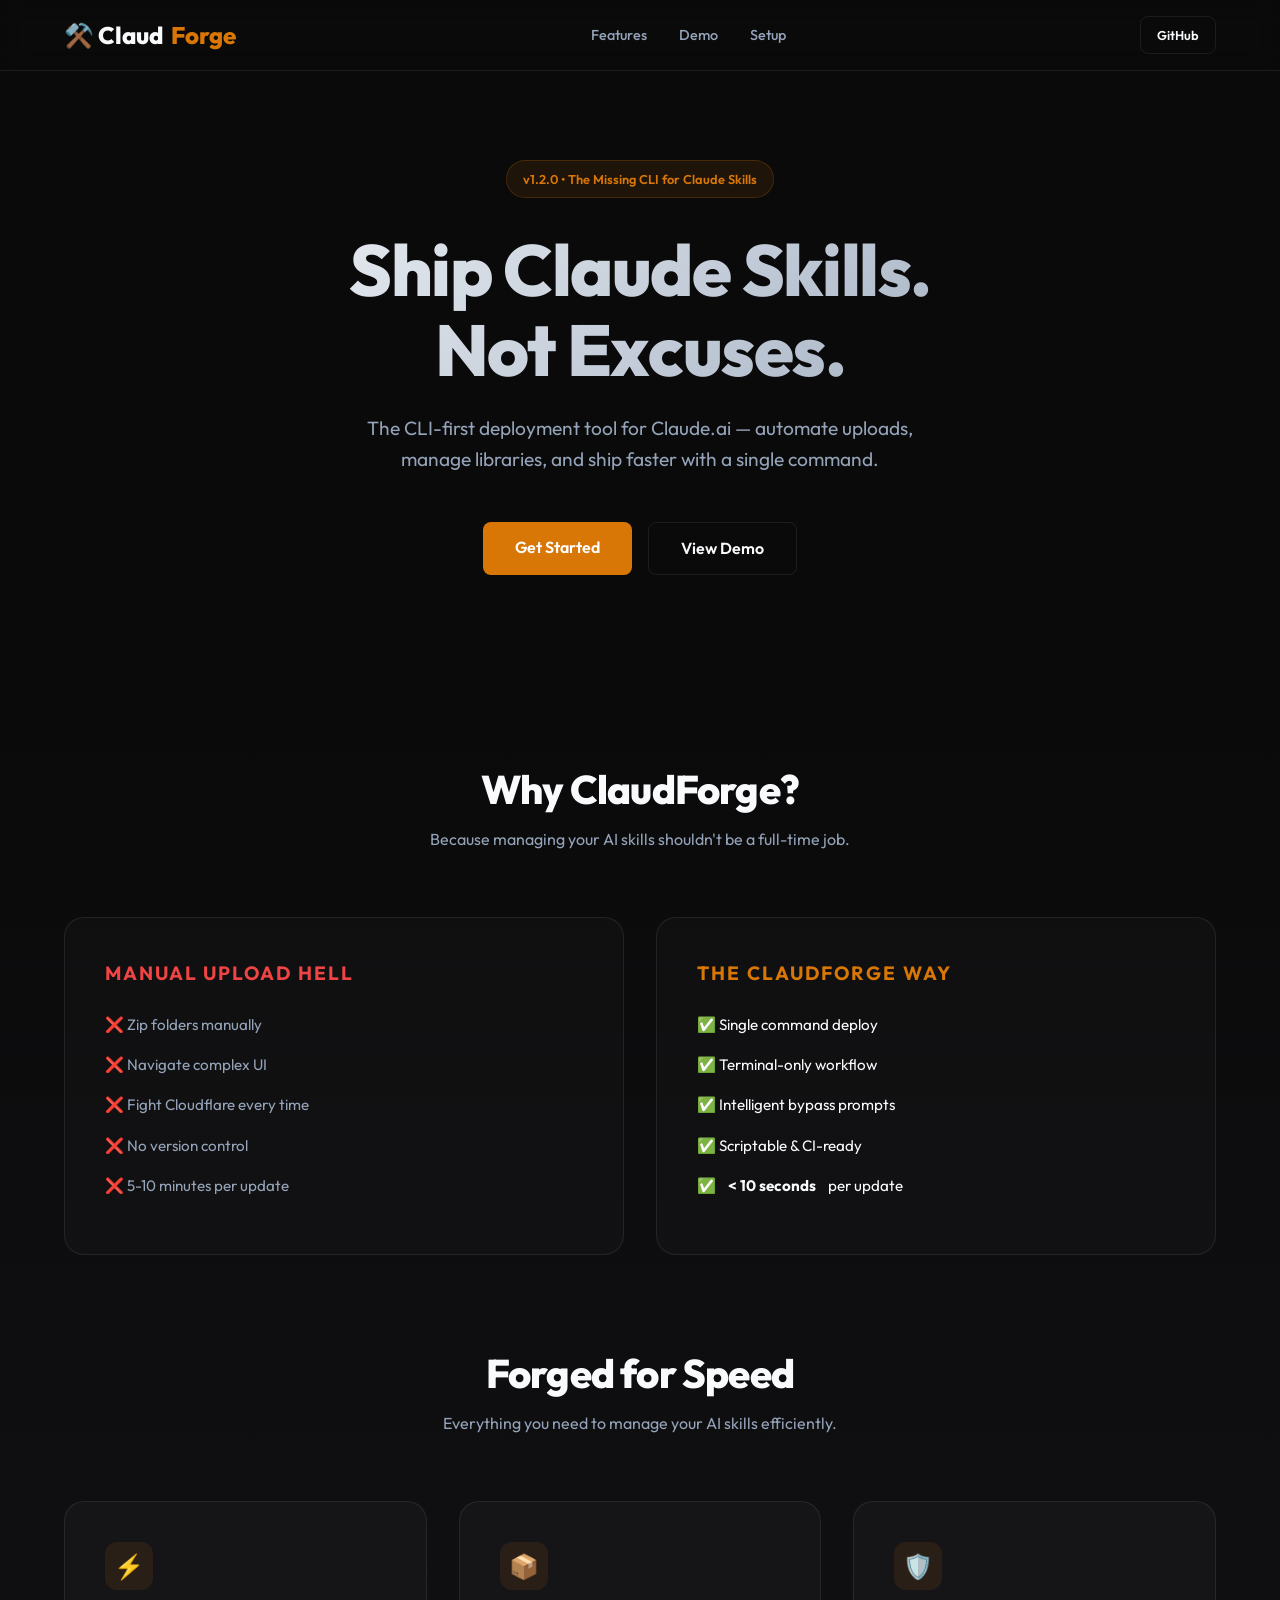
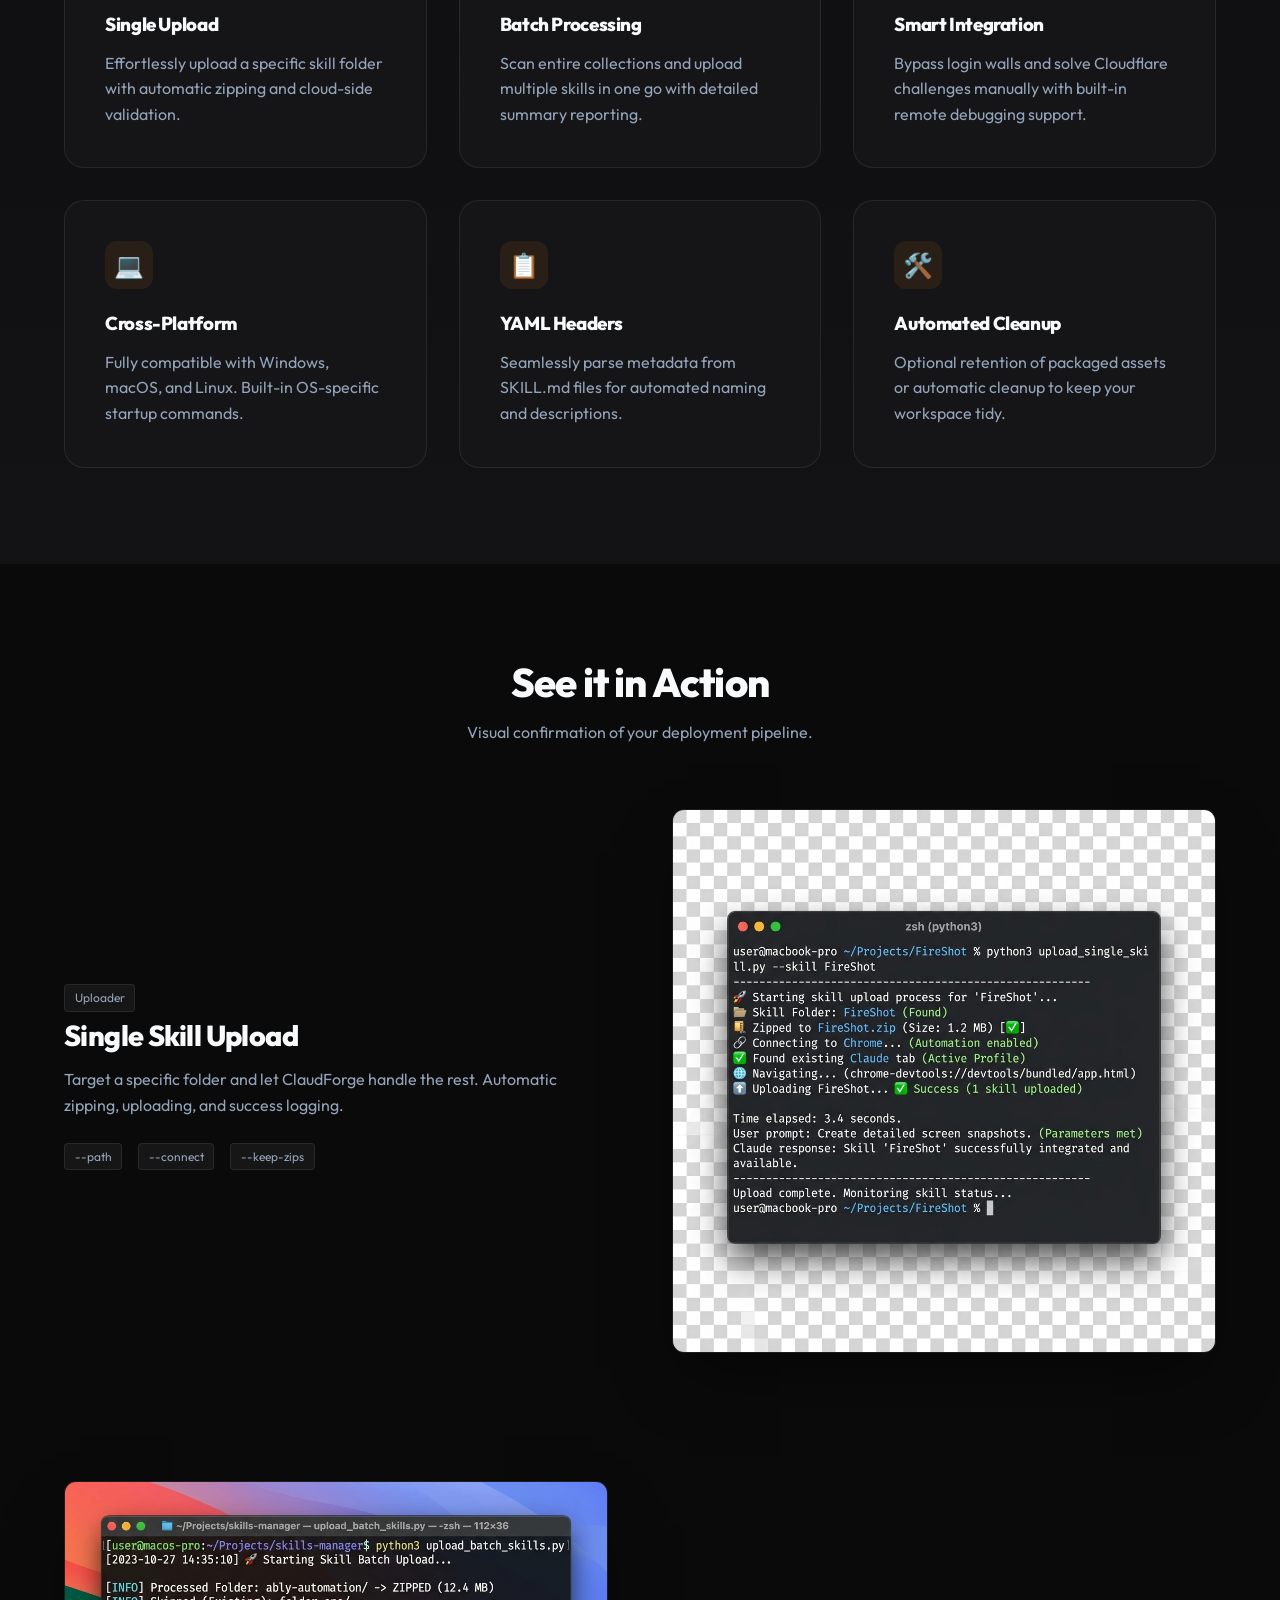
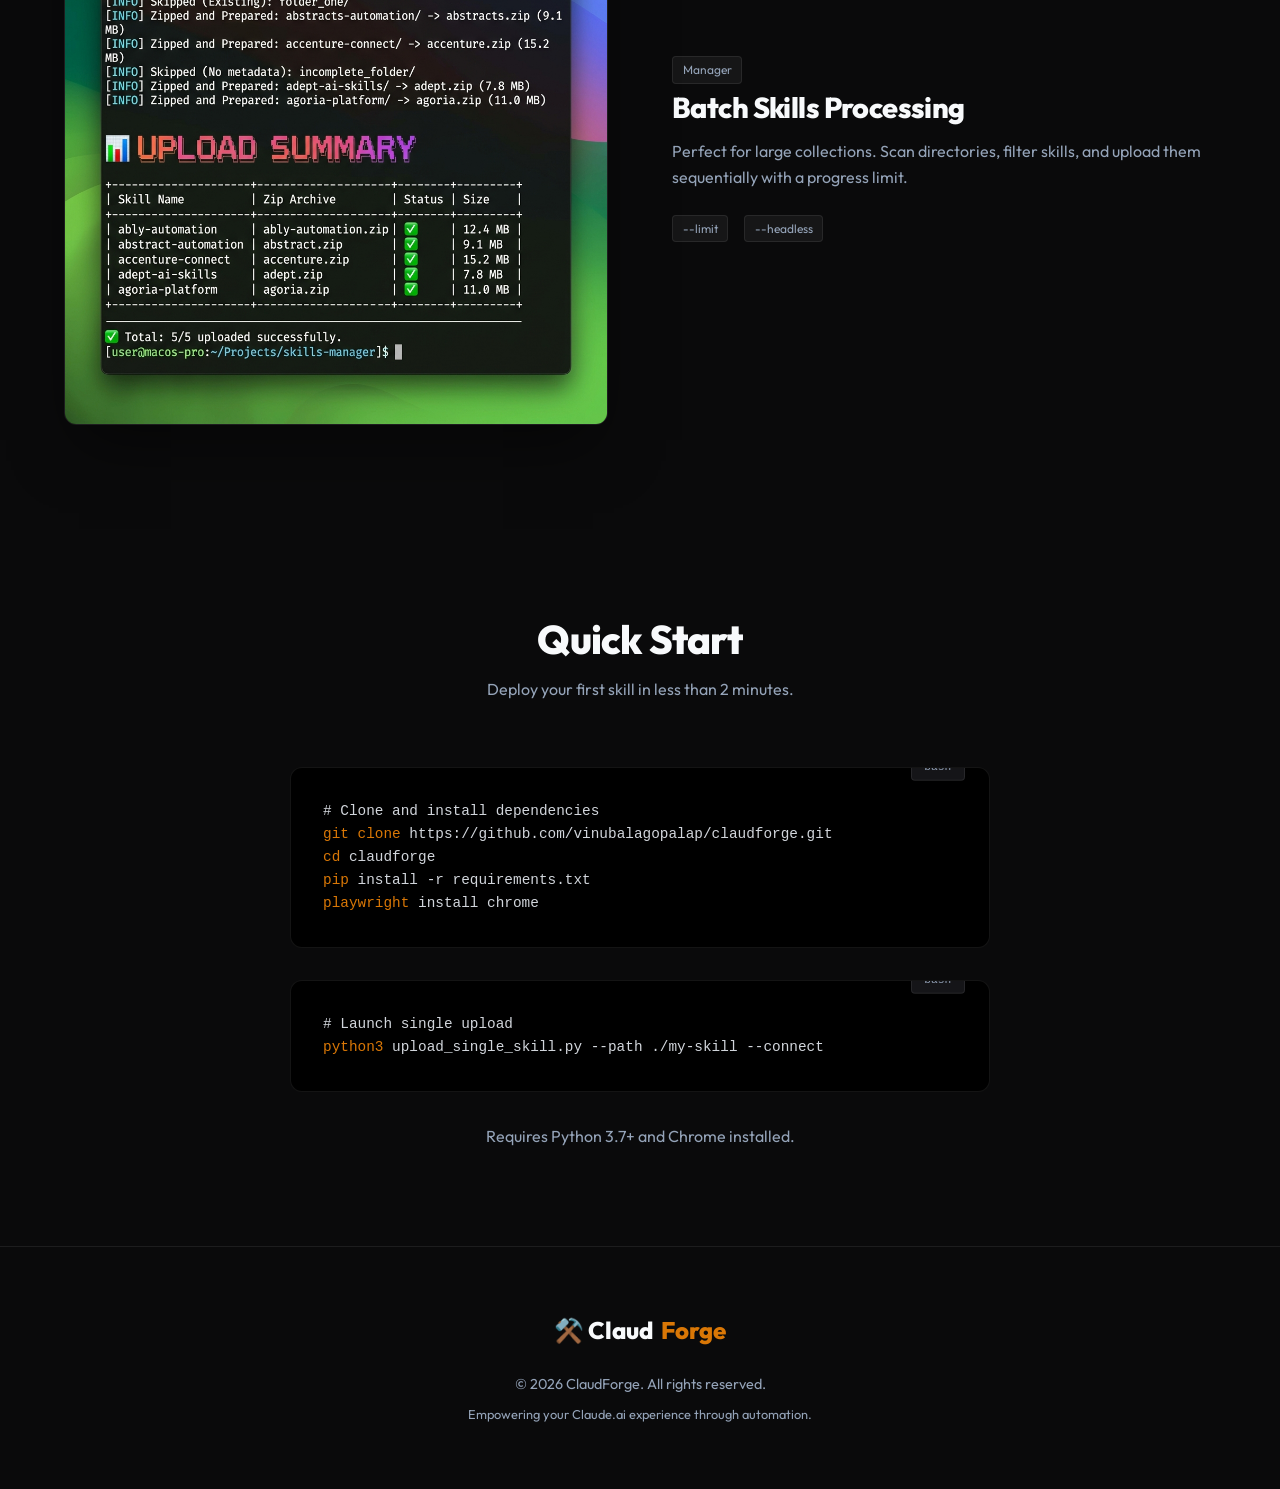
==== commit 059c482c: "feat: implement strategy overhaul - structured package, unified CLI, and enhanced branding" ====
--- a/index.html
+++ b/index.html
@@ -8,7 +8,10 @@
     <link rel="preconnect" href="https://fonts.googleapis.com">
     <link rel="preconnect" href="https://fonts.gstatic.com" crossorigin>
     <link href="https://fonts.googleapis.com/css2?family=Outfit:wght@300;400;600;800&display=swap" rel="stylesheet">
-    <link rel="icon" type="image/png" href="favicon.png">
+    <link rel="icon" type="image/png" href="assets/favicon/favicon.png">
+    <link rel="manifest" href="assets/favicon/site.webmanifest">
+    <link rel="canonical" href="https://claudforge.vercel.app/">
+    <link rel="author" href="humans.txt">
     
     <!-- SEO & Social Meta Tags -->
     <meta property="og:title" content="ClaudForge | Automated Claude.ai Skill Management">
@@ -20,6 +23,28 @@
     <meta name="twitter:title" content="ClaudForge | Automated Claude.ai Skill Management">
     <meta name="twitter:description" content="Automate your Claude.ai workflow. Package, validate, and deploy local skills with a single command.">
     <meta name="twitter:image" content="https://raw.githubusercontent.com/VinuBalagopalAP/claudforge/main/assets/helpers/single_upload_demo.png">
+    
+    <meta name="theme-color" content="#d97706">
+    <meta name="mobile-web-app-capable" content="yes">
+    <meta name="application-name" content="ClaudForge">
+    
+    <!-- JSON-LD Structured Data for Progressive SEO -->
+    <script type="application/ld+json">
+    {
+      "@context": "https://schema.org",
+      "@type": "SoftwareApplication",
+      "name": "ClaudForge",
+      "operatingSystem": "Windows, macOS, Linux",
+      "applicationCategory": "DeveloperApplication",
+      "description": "Automated suite to package and deploy local skills to Claude.ai.",
+      "offers": {
+        "@type": "Offer",
+        "price": "0",
+        "priceCurrency": "USD"
+      }
+    }
+    </script>
+    
     <link rel="stylesheet" href="style.css">
 </head>
 <body>
@@ -38,9 +63,9 @@
 
     <header class="hero">
         <div class="container">
-            <div class="hero-badge">v1.2.0 • Now with Batch Processing</div>
-            <h1>The Ultimate Forge for <br>Claude Skills</h1>
-            <p>Automate your Claude.ai workflow. Package, validate, and deploy local skills with a single command. Zero friction, total control.</p>
+            <div class="hero-badge">v1.2.0 • The Missing CLI for Claude Skills</div>
+            <h1>Ship Claude Skills. <br>Not Excuses.</h1>
+            <p>The CLI-first deployment tool for Claude.ai — automate uploads, manage libraries, and ship faster with a single command.</p>
             <div class="hero-btns">
                 <a href="#getting-started" class="btn btn-primary">Get Started</a>
                 <a href="https://github.com/VinuBalagopalAP/claudforge" class="btn btn-secondary">View Demo</a>
@@ -50,6 +75,35 @@
 
     <section id="features" class="features">
         <div class="container">
+            <div class="section-header">
+                <h2>Why ClaudForge?</h2>
+                <p>Because managing your AI skills shouldn't be a full-time job.</p>
+            </div>
+            
+            <!-- Comparison Table -->
+            <div class="comparison-container" style="margin-bottom: 6rem;">
+                <div class="comparison-card manual">
+                    <h4>Manual Upload Hell</h4>
+                    <ul>
+                        <li>❌ Zip folders manually</li>
+                        <li>❌ Navigate complex UI</li>
+                        <li>❌ Fight Cloudflare every time</li>
+                        <li>❌ No version control</li>
+                        <li>❌ 5-10 minutes per update</li>
+                    </ul>
+                </div>
+                <div class="comparison-card claudforge">
+                    <h4>The ClaudForge Way</h4>
+                    <ul>
+                        <li>✅ Single command deploy</li>
+                        <li>✅ Terminal-only workflow</li>
+                        <li>✅ Intelligent bypass prompts</li>
+                        <li>✅ Scriptable & CI-ready</li>
+                        <li>✅ <strong>&lt; 10 seconds</strong> per update</li>
+                    </ul>
+                </div>
+            </div>
+
             <div class="section-header">
                 <h2>Forged for Speed</h2>
                 <p>Everything you need to manage your AI skills efficiently.</p>
--- a/style.css
+++ b/style.css
@@ -192,6 +192,49 @@
             transform: translateY(-5px);
         }
 
+        /* Comparison Table */
+        .comparison-container {
+            display: grid;
+            grid-template-columns: 1fr 1fr;
+            gap: 2rem;
+        }
+
+        .comparison-card {
+            padding: 2.5rem;
+            border-radius: 20px;
+            border: 1px solid var(--border);
+            background: rgba(255, 255, 255, 0.02);
+        }
+
+        .comparison-card h4 {
+            font-size: 1.2rem;
+            margin-bottom: 1.5rem;
+            text-transform: uppercase;
+            letter-spacing: 0.1em;
+        }
+
+        .comparison-card.manual h4 { color: #ef4444; }
+        .comparison-card.claudforge h4 { color: var(--bg-accent); }
+
+        .comparison-card ul {
+            list-style: none;
+        }
+
+        .comparison-card li {
+            margin-bottom: 1rem;
+            font-size: 0.95rem;
+            color: var(--text-secondary);
+            display: flex;
+            align-items: center;
+            gap: 0.75rem;
+        }
+
+        .comparison-card.claudforge li { color: var(--text-primary); }
+
+        @media (max-width: 768px) {
+            .comparison-container { grid-template-columns: 1fr; }
+        }
+
         .feature-icon {
             width: 48px;
             height: 48px;
